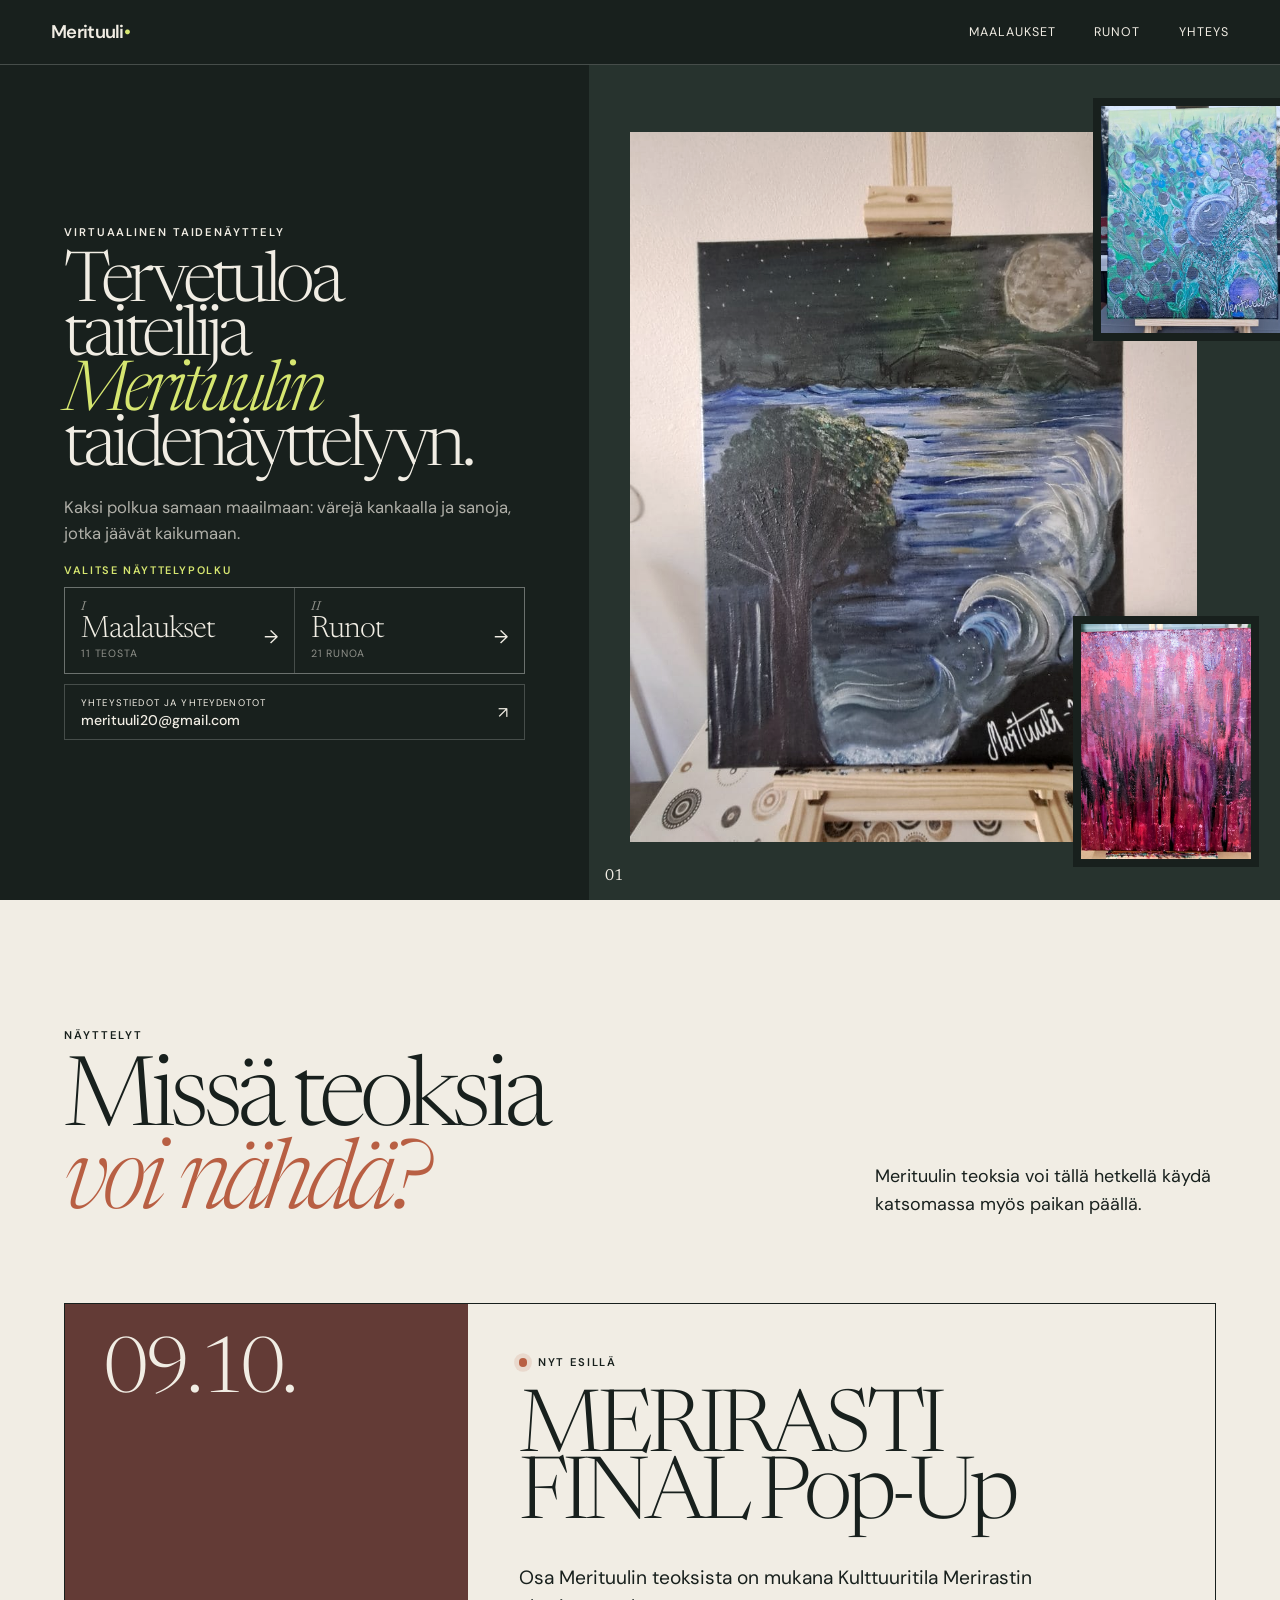
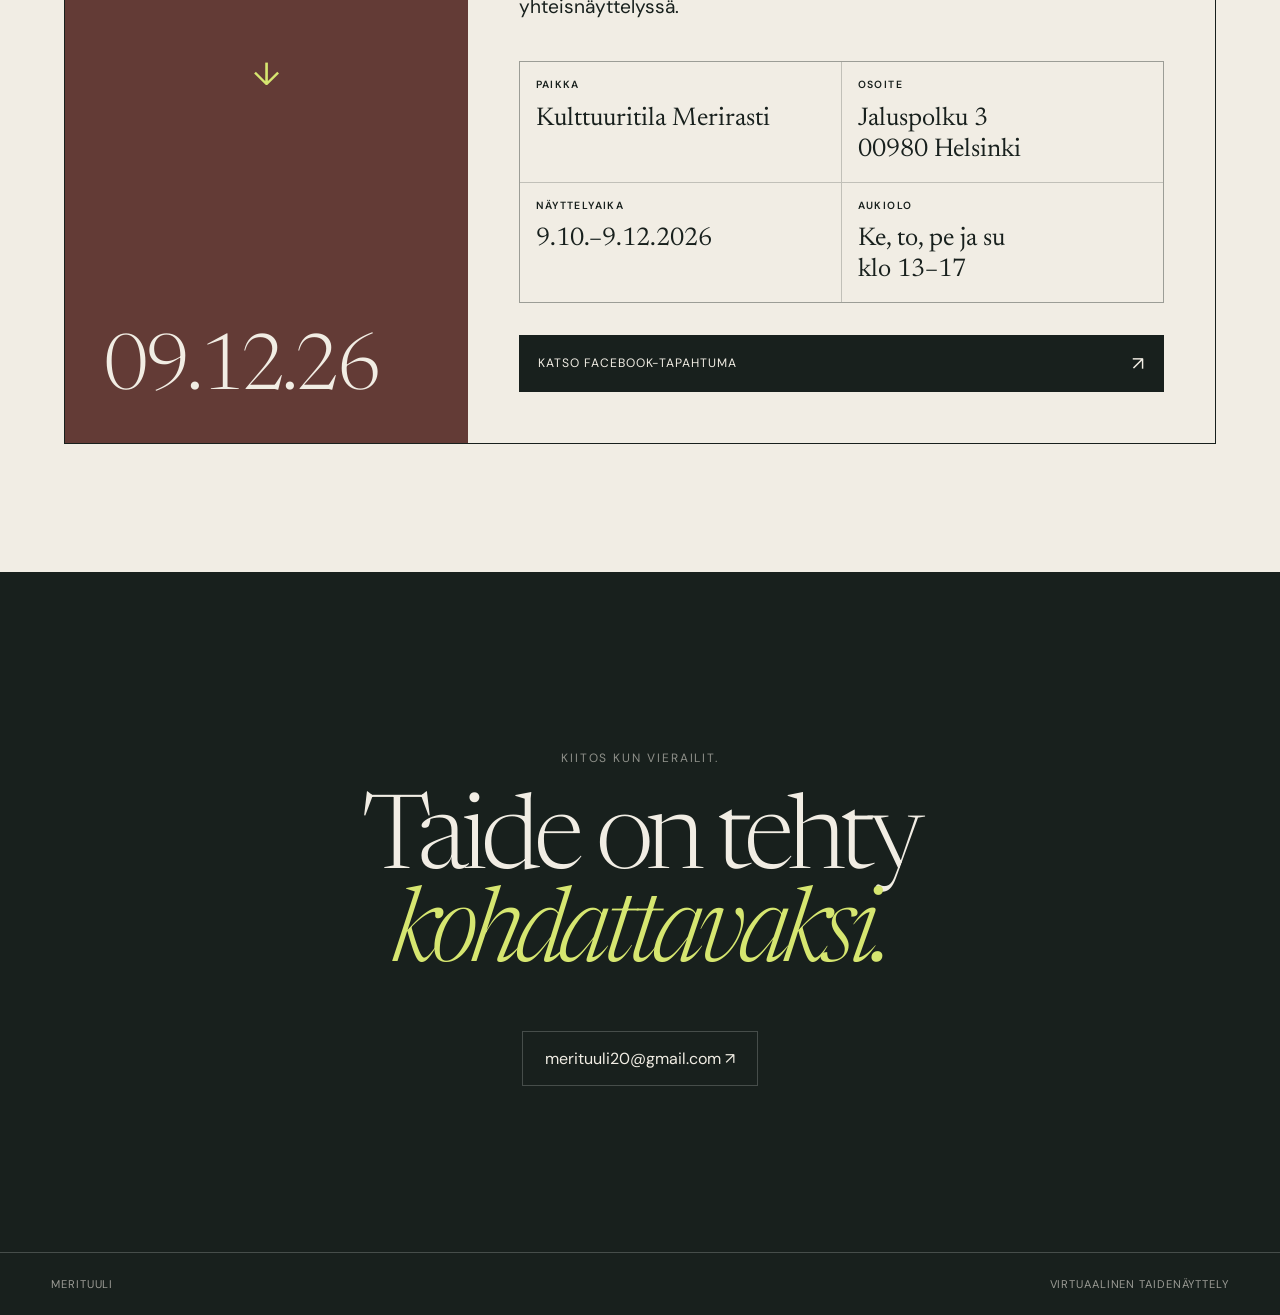
==== index.html @ 2f94b21d "Improve mobile scaling across exhibition pages" ====
<!doctype html>
<html lang="fi">
<head>
  <meta charset="utf-8">
  <meta name="viewport" content="width=device-width, initial-scale=1">
  <meta name="description" content="Merituulin virtuaalinen taidenäyttely – maalauksia ja runoja.">
  <meta name="theme-color" content="#171d19">
  <title>Merituuli — virtuaalinen taidenäyttely</title>
  <link rel="icon" href="assets/favicon.svg" type="image/svg+xml">
  <link rel="stylesheet" href="styles.css?v=9">
  <script src="home.js?v=1" defer></script>
</head>
<body class="home">
  <a class="skip-link" href="#sisalto">Siirry sisältöön</a>
  <header class="site-header">
    <a class="wordmark" href="index.html" aria-label="Merituuli, etusivu">Merituuli<span>•</span></a>
    <nav aria-label="Päänavigaatio">
      <a href="maalaukset.html">Maalaukset</a>
      <a href="runot.html">Runot</a>
      <a href="mailto:merituuli20@gmail.com">Yhteys</a>
    </nav>
  </header>

  <main id="sisalto">
    <section class="hero" aria-labelledby="hero-title">
      <div class="hero-copy">
        <p class="eyebrow">Virtuaalinen taidenäyttely</p>
        <h1 id="hero-title">Tervetuloa<br>taiteilija<br><em>Merituulin</em><br>taidenäyttelyyn.</h1>
        <p class="hero-intro">Kaksi polkua samaan maailmaan: värejä kankaalla ja sanoja, jotka jäävät kaikumaan.</p>

        <div class="hero-start" aria-label="Valitse näyttelypolku">
          <p class="hero-start-label">Valitse näyttelypolku</p>
          <div class="hero-choices">
            <a class="hero-choice hero-choice--paintings" href="maalaukset.html">
              <span>I</span>
              <strong>Maalaukset</strong>
              <small>11 teosta</small>
              <b aria-hidden="true">→</b>
            </a>
            <a class="hero-choice hero-choice--poems" href="runot.html">
              <span>II</span>
              <strong>Runot</strong>
              <small>21 runoa</small>
              <b aria-hidden="true">→</b>
            </a>
          </div>
          <a class="hero-contact" href="mailto:merituuli20@gmail.com">
            <span>Yhteystiedot ja yhteydenotot</span>
            <strong>merituuli20@gmail.com</strong>
            <b aria-hidden="true">↗</b>
          </a>
        </div>
      </div>
      <div class="hero-art" aria-label="Poimintoja Merituulin maalauksista">
        <figure class="hero-art-main">
          <img src="assets/images/tyhja-aalto.jpeg" alt="Tyhjä aalto -maalaus, kuun valaisema tumma merimaisema" fetchpriority="high">
        </figure>
        <figure class="hero-art-accent hero-art-accent--top">
          <img src="assets/images/mustikat.jpeg" alt="Yksityiskohta Mustikat-maalauksesta">
        </figure>
        <figure class="hero-art-accent hero-art-accent--bottom">
          <img src="assets/images/purple-rain.jpeg" alt="Yksityiskohta Purple rain -maalauksesta">
        </figure>
        <span class="hero-number" aria-hidden="true">01</span>
      </div>
    </section>

    <section class="exhibitions" id="nayttelyt" aria-labelledby="exhibitions-title" data-exhibitions hidden>
      <div class="exhibitions-intro">
        <div>
          <p class="eyebrow">Näyttelyt</p>
          <h2 id="exhibitions-title">Missä teoksia<br><em>voi nähdä?</em></h2>
        </div>
        <p>Merituulin teoksia voi tällä hetkellä käydä katsomassa myös paikan päällä.</p>
      </div>

      <article class="exhibition-card" data-exhibition-end="2026-12-09T17:00:00+02:00" hidden>
        <div class="exhibition-date" aria-label="Näyttely 9. lokakuuta – 9. joulukuuta 2026">
          <time datetime="2026-10-09">09.10.</time>
          <span aria-hidden="true">↓</span>
          <time datetime="2026-12-09">09.12.26</time>
        </div>
        <div class="exhibition-details">
          <p class="exhibition-status"><span aria-hidden="true"></span>Nyt esillä</p>
          <h3>MERIRASTI<br>FINAL Pop-Up</h3>
          <p class="exhibition-lead">Osa Merituulin teoksista on mukana Kulttuuritila Merirastin yhteisnäyttelyssä.</p>
          <dl>
            <div>
              <dt>Paikka</dt>
              <dd>Kulttuuritila Merirasti</dd>
            </div>
            <div>
              <dt>Osoite</dt>
              <dd>Jaluspolku 3<br>00980 Helsinki</dd>
            </div>
            <div>
              <dt>Näyttelyaika</dt>
              <dd><time datetime="2026-10-09">9.10.</time>–<time datetime="2026-12-09">9.12.2026</time></dd>
            </div>
            <div>
              <dt>Aukiolo</dt>
              <dd>Ke, to, pe ja su<br>klo 13–17</dd>
            </div>
          </dl>
          <a class="facebook-link" href="https://www.facebook.com/events/1655878799288100/1655878875954759/" target="_blank" rel="noopener noreferrer">
            Katso Facebook-tapahtuma <span aria-hidden="true">↗</span>
          </a>
        </div>
      </article>
    </section>

    <section class="invitation" aria-label="Yhteystiedot">
      <p>Kiitos kun vierailit.</p>
      <h2>Taide on tehty<br><em>kohdattavaksi.</em></h2>
      <a href="mailto:merituuli20@gmail.com">merituuli20@gmail.com <span aria-hidden="true">↗</span></a>
    </section>
  </main>

  <footer class="site-footer">
    <span>Merituuli</span>
    <span>Virtuaalinen taidenäyttely</span>
  </footer>
</body>
</html>
---- styles.css ----
@import url('https://fonts.googleapis.com/css2?family=DM+Sans:wght@400;500;600&family=Newsreader:ital,opsz,wght@0,6..72,300;1,6..72,300&display=swap');

:root {
  --ink: #18201d;
  --paper: #f1ede4;
  --cream: #ddd7c8;
  --acid: #d6e670;
  --violet: #87537f;
  --rust: #b85f43;
  --line-dark: rgba(255, 255, 255, .2);
  --line-light: rgba(24, 32, 29, .22);
  --sans: "DM Sans", system-ui, sans-serif;
  --serif: "Newsreader", Georgia, serif;
}

* { box-sizing: border-box; }
html { scroll-behavior: smooth; }
body {
  margin: 0;
  background: var(--ink);
  color: var(--paper);
  font-family: var(--sans);
  -webkit-font-smoothing: antialiased;
}
img { display: block; max-width: 100%; }
a { color: inherit; }
button { font: inherit; }
.skip-link {
  position: fixed;
  top: 0;
  left: 1rem;
  z-index: 100;
  padding: .8rem 1rem;
  color: var(--ink);
  background: var(--acid);
  transform: translateY(-120%);
}
.skip-link:focus { transform: translateY(0); }

.site-header {
  position: relative;
  z-index: 5;
  display: flex;
  align-items: center;
  justify-content: space-between;
  padding: 1.25rem clamp(1.25rem, 4vw, 4.5rem);
  border-bottom: 1px solid var(--line-dark);
}
.site-header--light { border-bottom-color: var(--line-light); }
.wordmark {
  text-decoration: none;
  font-size: 1.15rem;
  font-weight: 600;
  letter-spacing: -.04em;
}
.wordmark span { color: var(--acid); }
.site-header nav { display: flex; gap: clamp(1rem, 3vw, 3rem); }
.site-header nav a {
  position: relative;
  text-decoration: none;
  font-size: .78rem;
  letter-spacing: .08em;
  text-transform: uppercase;
}
.site-header nav a::after {
  position: absolute;
  right: 0;
  bottom: -.35rem;
  left: 0;
  height: 1px;
  background: currentColor;
  content: "";
  transform: scaleX(0);
  transform-origin: right;
  transition: transform .25s ease;
}
.site-header nav a:hover::after,
.site-header nav a:focus-visible::after,
.site-header nav a.active::after { transform: scaleX(1); transform-origin: left; }

.eyebrow {
  margin: 0 0 1.2rem;
  font-size: .7rem;
  font-weight: 600;
  letter-spacing: .17em;
  text-transform: uppercase;
}
.hero {
  display: grid;
  grid-template-columns: minmax(0, .92fr) minmax(24rem, 1.08fr);
  min-height: calc(100svh - 65px);
  overflow: hidden;
}
.hero-copy {
  display: flex;
  flex-direction: column;
  align-items: flex-start;
  justify-content: center;
  min-width: 0;
  padding: clamp(3rem, 7vw, 7rem) clamp(1.25rem, 5vw, 6rem);
}
.hero h1 {
  margin: 0;
  font-family: var(--serif);
  font-size: clamp(3.5rem, 5.4vw, 6.3rem);
  font-weight: 300;
  line-height: .79;
  letter-spacing: -.065em;
}
.hero h1 em { color: var(--acid); font-weight: 300; }
.hero-intro {
  max-width: 29rem;
  margin: clamp(1.2rem, 2vh, 1.75rem) 0 1rem;
  color: rgba(241, 237, 228, .7);
  font-size: clamp(1rem, 1.3vw, 1.2rem);
  line-height: 1.55;
}
.hero-start { width: 100%; max-width: 34rem; }
.hero-start-label {
  margin: 0 0 .65rem;
  color: var(--acid);
  font-size: .68rem;
  font-weight: 600;
  letter-spacing: .15em;
  text-transform: uppercase;
}
.hero-choices { display: grid; grid-template-columns: 1fr 1fr; gap: 1px; background: var(--line-dark); border: 1px solid var(--line-dark); }
.hero-choice {
  position: relative;
  display: grid;
  grid-template-columns: 1fr auto;
  gap: .1rem .75rem;
  min-width: 0;
  padding: .8rem 1rem;
  background: var(--ink);
  text-decoration: none;
  transition: background .2s, color .2s;
}
.hero-choice > span { grid-column: 1 / -1; color: rgba(241,237,228,.55); font-family: var(--serif); font-size: .8rem; font-style: italic; }
.hero-choice strong { min-width: 0; overflow-wrap: anywhere; font-family: var(--serif); font-size: clamp(1.55rem, 2.4vw, 2.35rem); font-weight: 300; letter-spacing: -.035em; line-height: 1; }
.hero-choice small { grid-column: 1; color: rgba(241,237,228,.55); font-size: .66rem; letter-spacing: .08em; text-transform: uppercase; }
.hero-choice b { grid-row: 2 / span 2; grid-column: 2; align-self: center; font-size: 1.15rem; font-weight: 400; transition: transform .2s; }
.hero-choice:hover,
.hero-choice:focus-visible { background: var(--acid); color: var(--ink); outline: none; }
.hero-choice:hover > span,
.hero-choice:hover small,
.hero-choice:focus-visible > span,
.hero-choice:focus-visible small { color: rgba(24,32,29,.65); }
.hero-choice:hover b,
.hero-choice:focus-visible b { transform: translateX(.25rem); }
.hero-contact {
  display: grid;
  grid-template-columns: 1fr auto;
  gap: .15rem 1rem;
  align-items: center;
  margin-top: .65rem;
  padding: .65rem 1rem;
  border: 1px solid var(--line-dark);
  text-decoration: none;
}
.hero-contact span { font-size: .6rem; letter-spacing: .12em; text-transform: uppercase; }
.hero-contact strong { font-size: .88rem; font-weight: 500; }
.hero-contact b { grid-row: 1 / span 2; grid-column: 2; font-weight: 400; transition: transform .2s; }
.hero-contact:hover b { transform: translate(.2rem, -.2rem); }
.hero-art { position: relative; min-height: 42rem; background: #27332e; }
.hero-art figure { margin: 0; overflow: hidden; }
.hero-art img { width: 100%; height: 100%; object-fit: cover; }
.hero-art-main { position: absolute; inset: 8% 12% 7% 6%; }
.hero-art-main img { filter: saturate(.75) contrast(1.08); }
.hero-art-accent { position: absolute; z-index: 2; border: 8px solid var(--ink); }
.hero-art-accent--top { top: 4%; right: -2%; width: 29%; height: 29%; }
.hero-art-accent--bottom { right: 3%; bottom: 4%; width: 27%; height: 30%; }
.hero-art-accent--top img { object-position: center 25%; }
.hero-number {
  position: absolute;
  bottom: 1rem;
  left: 1rem;
  z-index: 3;
  font-family: var(--serif);
  font-size: 1rem;
}

.paths { padding: clamp(5rem, 10vw, 10rem) clamp(1.25rem, 5vw, 5rem); background: var(--paper); color: var(--ink); }
.section-heading { display: flex; justify-content: space-between; align-items: end; margin-bottom: clamp(2rem, 5vw, 5rem); }
.section-heading .eyebrow { margin: 0 2rem .75rem 0; }
.section-heading h2 {
  margin: 0;
  font-family: var(--serif);
  font-size: clamp(3.3rem, 7vw, 8rem);
  font-weight: 300;
  line-height: .9;
  letter-spacing: -.055em;
}
.path-grid { display: grid; grid-template-columns: 1fr 1fr; gap: 1px; background: var(--ink); border: 1px solid var(--ink); }
.path-card {
  position: relative;
  display: grid;
  min-height: min(60vw, 45rem);
  padding: clamp(1.25rem, 3vw, 3rem);
  overflow: hidden;
  background: var(--cream);
  color: var(--ink);
  text-decoration: none;
}
.path-card--poems { background: var(--ink); color: var(--paper); }
.path-index { position: relative; z-index: 2; font-family: var(--serif); font-style: italic; }
.path-visual { position: absolute; inset: 11% 9% 27% 21%; overflow: hidden; transition: transform .7s cubic-bezier(.2,.7,.2,1); }
.path-visual img { width: 100%; height: 100%; object-fit: cover; filter: saturate(.72); transition: transform .7s cubic-bezier(.2,.7,.2,1); }
.path-card:hover .path-visual { transform: rotate(-2deg); }
.path-card:hover .path-visual img { transform: scale(1.04); }
.path-content { position: relative; z-index: 2; align-self: end; display: flex; flex-direction: column; align-items: flex-start; }
.path-content .eyebrow { margin-bottom: .8rem; }
.path-content strong { font-family: var(--serif); font-size: clamp(3.5rem, 6.7vw, 7.5rem); font-weight: 300; letter-spacing: -.055em; line-height: .8; }
.path-content > span:last-child { margin-top: 1.4rem; font-size: .85rem; }
.path-arrow { position: absolute; top: 1.6rem; right: 1.8rem; z-index: 2; font-size: 1.8rem; transition: transform .25s ease; }
.path-card:hover .path-arrow { transform: translate(.3rem, -.3rem); }
.poem-fragment { position: absolute; top: 18%; left: 15%; color: var(--acid); font-family: var(--serif); font-size: clamp(2.3rem, 4.1vw, 5rem); font-style: italic; font-weight: 300; line-height: .97; transform: rotate(-4deg); }

.exhibitions {
  padding: clamp(5rem, 10vw, 10rem) clamp(1.25rem, 5vw, 5rem);
  background: var(--paper);
  color: var(--ink);
}
.exhibitions-intro {
  display: grid;
  grid-template-columns: 1.35fr .65fr;
  gap: clamp(2rem, 8vw, 8rem);
  align-items: end;
  margin-bottom: clamp(3rem, 6vw, 6rem);
}
.exhibitions-intro h2 {
  margin: 0;
  font-family: var(--serif);
  font-size: clamp(3.5rem, 7.5vw, 8rem);
  font-weight: 300;
  line-height: .86;
  letter-spacing: -.06em;
}
.exhibitions-intro h2 em { color: var(--rust); font-weight: 300; }
.exhibitions-intro > p {
  max-width: 27rem;
  margin: 0 0 .5rem;
  font-size: clamp(1rem, 1.4vw, 1.25rem);
  line-height: 1.55;
}
.exhibition-card {
  display: grid;
  grid-template-columns: minmax(16rem, .7fr) minmax(0, 1.3fr);
  border: 1px solid var(--ink);
}
.exhibition-date {
  display: flex;
  flex-direction: column;
  justify-content: space-between;
  min-height: 36rem;
  padding: clamp(1.5rem, 3vw, 3rem);
  background: #633b36;
  color: var(--paper);
}
.exhibition-date time {
  font-family: var(--serif);
  font-size: clamp(3.3rem, 6vw, 7rem);
  font-weight: 300;
  line-height: .85;
  letter-spacing: -.055em;
}
.exhibition-date > span { align-self: center; color: var(--acid); font-size: 2rem; }
.exhibition-details { padding: clamp(1.5rem, 4vw, 4rem); }
.exhibition-status {
  display: flex;
  gap: .65rem;
  align-items: center;
  margin: 0 0 1.8rem;
  font-size: .7rem;
  font-weight: 600;
  letter-spacing: .15em;
  text-transform: uppercase;
}
.exhibition-status span { width: .55rem; height: .55rem; border-radius: 50%; background: var(--rust); box-shadow: 0 0 0 .3rem rgba(184,95,67,.14); }
.exhibition-details h3 {
  margin: 0;
  font-family: var(--serif);
  font-size: clamp(3.2rem, 6.7vw, 7.2rem);
  font-weight: 300;
  line-height: .78;
  letter-spacing: -.055em;
}
.exhibition-lead { max-width: 34rem; margin: 2rem 0 2.5rem; font-size: clamp(1rem, 1.5vw, 1.3rem); line-height: 1.5; }
.exhibition-details dl { display: grid; grid-template-columns: 1fr 1fr; gap: 1px; margin: 0 0 2rem; background: var(--line-light); border: 1px solid var(--line-light); }
.exhibition-details dl div { min-height: 7rem; padding: 1rem; background: var(--paper); }
.exhibition-details dt { margin-bottom: .8rem; font-size: .65rem; font-weight: 600; letter-spacing: .13em; text-transform: uppercase; }
.exhibition-details dd { margin: 0; font-family: var(--serif); font-size: clamp(1.25rem, 2vw, 1.75rem); line-height: 1.2; }
.facebook-link {
  display: flex;
  justify-content: space-between;
  gap: 1rem;
  align-items: center;
  padding: 1rem 1.2rem;
  background: var(--ink);
  color: var(--paper);
  text-decoration: none;
  font-size: .76rem;
  letter-spacing: .08em;
  text-transform: uppercase;
  transition: background .2s, color .2s;
}
.facebook-link span { font-size: 1.2rem; transition: transform .2s; }
.facebook-link:hover,
.facebook-link:focus-visible { background: var(--acid); color: var(--ink); }
.facebook-link:hover span,
.facebook-link:focus-visible span { transform: translate(.2rem, -.2rem); }

.invitation { padding: clamp(6rem, 13vw, 13rem) 1.25rem; text-align: center; }
.invitation > p { color: rgba(241,237,228,.55); font-size: .75rem; letter-spacing: .16em; text-transform: uppercase; }
.invitation h2 { margin: 2rem 0 3rem; font-family: var(--serif); font-size: clamp(3.3rem, 8vw, 8rem); font-weight: 300; line-height: .9; letter-spacing: -.06em; }
.invitation h2 em { color: var(--acid); font-weight: 300; }
.invitation a { display: inline-block; padding: 1rem 1.4rem; border: 1px solid var(--line-dark); text-decoration: none; transition: background .2s, color .2s; }
.invitation a:hover { background: var(--acid); color: var(--ink); }
.site-footer { display: flex; justify-content: space-between; gap: 1rem; padding: 1.5rem clamp(1.25rem, 4vw, 4.5rem); border-top: 1px solid var(--line-dark); color: rgba(241,237,228,.6); font-size: .7rem; letter-spacing: .08em; text-transform: uppercase; }
.site-footer a { text-underline-offset: .25rem; }

.gallery-page { background: var(--ink); color: var(--paper); }
.gallery-page .site-header--light { border-bottom-color: var(--line-dark); }
.gallery-page .collection-hero { border-bottom-color: var(--line-dark); }
.collection-hero { display: grid; grid-template-columns: 1fr 2fr; gap: 2rem; align-items: end; padding: clamp(5rem, 10vw, 10rem) clamp(1.25rem, 5vw, 5rem); border-bottom: 1px solid var(--line-light); }
.collection-hero .eyebrow { align-self: start; }
.collection-hero h1 { grid-column: 2; margin: 0; font-family: var(--serif); font-size: clamp(5rem, 13vw, 13rem); font-weight: 300; line-height: .68; letter-spacing: -.07em; }
.collection-hero > p:last-child { grid-column: 2; max-width: 34rem; margin: 2rem 0 0; font-size: clamp(1rem, 1.5vw, 1.35rem); line-height: 1.5; }
.collection-hero--dark { border-color: var(--line-dark); }
.art-grid { display: grid; grid-template-columns: repeat(12, 1fr); gap: clamp(3rem, 8vw, 9rem) clamp(1rem, 4vw, 4rem); padding: clamp(4rem, 8vw, 9rem) clamp(1.25rem, 5vw, 5rem); }
.artwork { grid-column: span 5; margin: 0; }
.artwork:nth-child(even) { grid-column: 7 / span 6; }
.artwork--portrait { grid-column: 2 / span 4; }
.artwork--portrait:nth-child(even) { grid-column: 8 / span 4; }
.artwork--offset { margin-top: clamp(2rem, 9vw, 9rem); }
.artwork--final { grid-column: 5 / span 4; margin-top: 2rem; }
.artwork-button { display: block; width: 100%; padding: 0; border: 0; background: transparent; cursor: zoom-in; }
.artwork-button img { width: 100%; height: auto; box-shadow: 0 1.5rem 4rem rgba(28, 25, 20, .13); transition: transform .5s cubic-bezier(.2,.7,.2,1), filter .3s; }
.artwork-button:hover img { transform: scale(1.012); filter: saturate(1.06); }
.artwork figcaption { display: grid; grid-template-columns: 2.5rem 1fr; gap: .5rem; margin-top: 1rem; align-items: baseline; }
.artwork figcaption > span { font-size: .65rem; letter-spacing: .1em; }
.artwork h2 { margin: 0; font-family: var(--serif); font-size: clamp(1.5rem, 2vw, 2.2rem); font-weight: 300; }
.artwork h2 small { display: block; font-family: var(--sans); font-size: .65rem; letter-spacing: .08em; text-transform: uppercase; }
.artwork figcaption > a { grid-column: 2; margin-top: .25rem; font-size: .72rem; text-underline-offset: .25rem; }
.lightbox { width: 100vw; max-width: none; height: 100vh; max-height: none; padding: 1rem; border: 0; background: rgba(12, 15, 14, .96); color: var(--paper); }
.lightbox::backdrop { background: rgba(12,15,14,.8); }
.lightbox[open] { display: grid; grid-template-rows: 1fr auto; }
.lightbox-stage { display: grid; min-height: 0; place-items: center; }
.lightbox-stage img { max-width: 100%; max-height: calc(100vh - 5rem); object-fit: contain; }
.lightbox-close { position: fixed; top: 1rem; right: 1.25rem; z-index: 2; width: 2.75rem; height: 2.75rem; border: 1px solid rgba(255,255,255,.45); border-radius: 50%; background: rgba(0,0,0,.4); color: #fff; font-size: 1.7rem; line-height: 1; cursor: pointer; }
.lightbox-title { margin: .75rem 0 0; text-align: center; font-family: var(--serif); font-size: 1.2rem; }
.modal-open { overflow: hidden; }
.next-path { display: flex; align-items: center; justify-content: space-between; gap: 2rem; padding: clamp(3rem, 7vw, 7rem) clamp(1.25rem, 5vw, 5rem); border-top: 1px solid var(--line-dark); }
.next-path > span { font-size: .7rem; letter-spacing: .15em; text-transform: uppercase; }
.next-path a { font-family: var(--serif); font-size: clamp(3.5rem, 8vw, 8rem); font-weight: 300; letter-spacing: -.05em; text-decoration: none; }
.next-path a span { display: inline-block; transition: transform .25s ease; }
.next-path a:hover span { transform: translateX(.5rem); }
.site-footer--light { border-color: var(--line-dark); color: rgba(241,237,228,.65); }

.poems-page { background: var(--ink); }
.poem-list { border-top: 1px solid var(--line-dark); }
.poem { display: grid; grid-template-columns: minmax(14rem, 1fr) 2fr; gap: 3rem; padding: clamp(4rem, 9vw, 9rem) clamp(1.25rem, 6vw, 7rem); border-bottom: 1px solid var(--line-dark); }
.poem header { position: sticky; top: 2rem; align-self: start; }
.poem header span { color: var(--acid); font-size: .7rem; letter-spacing: .15em; }
.poem h2 { max-width: 8em; margin: .6rem 0 0; font-family: var(--serif); font-size: clamp(3rem, 6vw, 7rem); font-weight: 300; line-height: .88; letter-spacing: -.055em; }
.poem-text { max-width: 40rem; padding-top: 2.4rem; font-family: var(--serif); font-size: clamp(1.25rem, 2vw, 1.75rem); font-weight: 300; line-height: 1.65; }
.poem-text p { margin: 0 0 1.6em; }
.poem--warm { background: #633b36; }
.poem--ink { background: #101412; }
.poem--narrow { background: var(--acid); color: var(--ink); }
.poem--narrow header span { color: #633b36; }
.poem--narrow .poem-text { max-width: 36rem; font-size: clamp(1.55rem, 3vw, 2.6rem); line-height: 1.35; }
.poem--wave { position: relative; background: #1b2c35; overflow: hidden; }
.poem--wave::after { position: absolute; right: -6rem; bottom: -10rem; width: 32rem; height: 32rem; border: 1px solid rgba(255,255,255,.13); border-radius: 50%; box-shadow: 0 0 0 5rem rgba(255,255,255,.025), 0 0 0 10rem rgba(255,255,255,.02); content: ""; }
.poem-companion { position: relative; z-index: 1; display: inline-block; margin-top: 1rem; font-family: var(--sans); font-size: .78rem; letter-spacing: .05em; text-underline-offset: .3rem; }
.next-path--dark { border-color: var(--line-dark); }

@media (max-width: 820px) {
  .site-header { padding: 1rem 1.1rem; }
  .site-header nav { gap: .9rem; }
  .site-header nav a { font-size: .64rem; }
  .hero { grid-template-columns: minmax(0, 1fr); width: 100%; min-height: auto; }
  .hero-copy { min-height: auto; padding: 3rem 1.25rem; }
  .hero h1 { font-size: clamp(2.8rem, 12vw, 5.4rem); }
  .hero-intro { margin: 1.5rem 0 1.25rem; }
  .hero-choices { grid-template-columns: 1fr; }
  .hero-choice { min-height: 5.25rem; padding: 1rem 1.1rem; }
  .hero-choice strong { font-size: clamp(1.7rem, 7vw, 2.3rem); }
  .hero-art { min-height: 73svh; }
  .hero-art-main { inset: 7% 10% 7% 5%; }
  .section-heading { display: block; }
  .section-heading .eyebrow { margin-bottom: 1rem; }
  .path-grid { grid-template-columns: 1fr; }
  .path-card { min-height: 130vw; }
  .path-content strong { font-size: clamp(4rem, 17vw, 6rem); }
  .poem-fragment { font-size: clamp(2.8rem, 11vw, 4.5rem); }
  .exhibitions-intro { grid-template-columns: 1fr; gap: 1.5rem; }
  .exhibitions-intro h2 { font-size: clamp(3.4rem, 15vw, 6rem); }
  .exhibition-card { grid-template-columns: minmax(0, 1fr); width: 100%; min-width: 0; }
  .exhibition-date {
    display: grid;
    grid-template-columns: minmax(0, 1fr) auto minmax(0, 1fr);
    gap: .75rem;
    align-items: center;
    width: 100%;
    min-width: 0;
    min-height: 0;
    padding: 1rem;
  }
  .exhibition-date time { min-width: 0; font-size: clamp(2.2rem, 11vw, 4.2rem); white-space: nowrap; }
  .exhibition-date time:last-child { text-align: right; }
  .exhibition-date > span { transform: rotate(-90deg); }
  .exhibition-details { width: 100%; min-width: 0; }
  .exhibition-details h3 { font-size: clamp(3rem, 14vw, 5.5rem); }
  .collection-hero { display: block; padding-top: 5rem; }
  .collection-hero h1 { max-width: 100%; margin-top: 4rem; font-size: clamp(3.8rem, 19vw, 7rem); overflow-wrap: anywhere; }
  .collection-hero > p:last-child { margin-top: 2rem; }
  .art-grid { display: block; }
  .artwork,
  .artwork:nth-child(even),
  .artwork--portrait,
  .artwork--portrait:nth-child(even),
  .artwork--final { width: 100%; max-width: 34rem; margin: 0 auto 5rem; }
  .artwork--portrait { max-width: 27rem; }
  .poem { grid-template-columns: minmax(0, 1fr); gap: .5rem; width: 100%; min-width: 0; overflow: hidden; }
  .poem > * { width: 100%; min-width: 0; }
  .poem header { position: static; }
  .poem-text { max-width: 100%; padding-top: 1.5rem; font-size: 1.28rem; line-height: 1.6; overflow-wrap: anywhere; word-break: break-word; }
  .poem-text p,
  .poem h2 { max-width: 100%; overflow-wrap: anywhere; word-break: break-word; }
  .poem h2 { font-size: clamp(3.2rem, 14vw, 5.5rem); }
  .next-path { align-items: flex-start; flex-direction: column; }
  .next-path a { font-size: clamp(3.5rem, 16vw, 6rem); }
}

@media (max-width: 430px) {
  .wordmark { font-size: 1rem; }
  .site-header nav { gap: .7rem; }
  .site-header nav a:last-child { display: none; }
  .hero-copy { min-height: auto; }
  .hero-art { min-height: 65svh; }
  .path-card { min-height: 145vw; }
  .exhibition-details dl { grid-template-columns: 1fr; }
  .exhibition-details dl div { min-height: 0; }
  .invitation a { font-size: .88rem; }
  .site-footer { flex-direction: column; }
}

@media (prefers-reduced-motion: reduce) {
  html { scroll-behavior: auto; }
  *, *::before, *::after { transition-duration: .01ms !important; animation-duration: .01ms !important; }
}
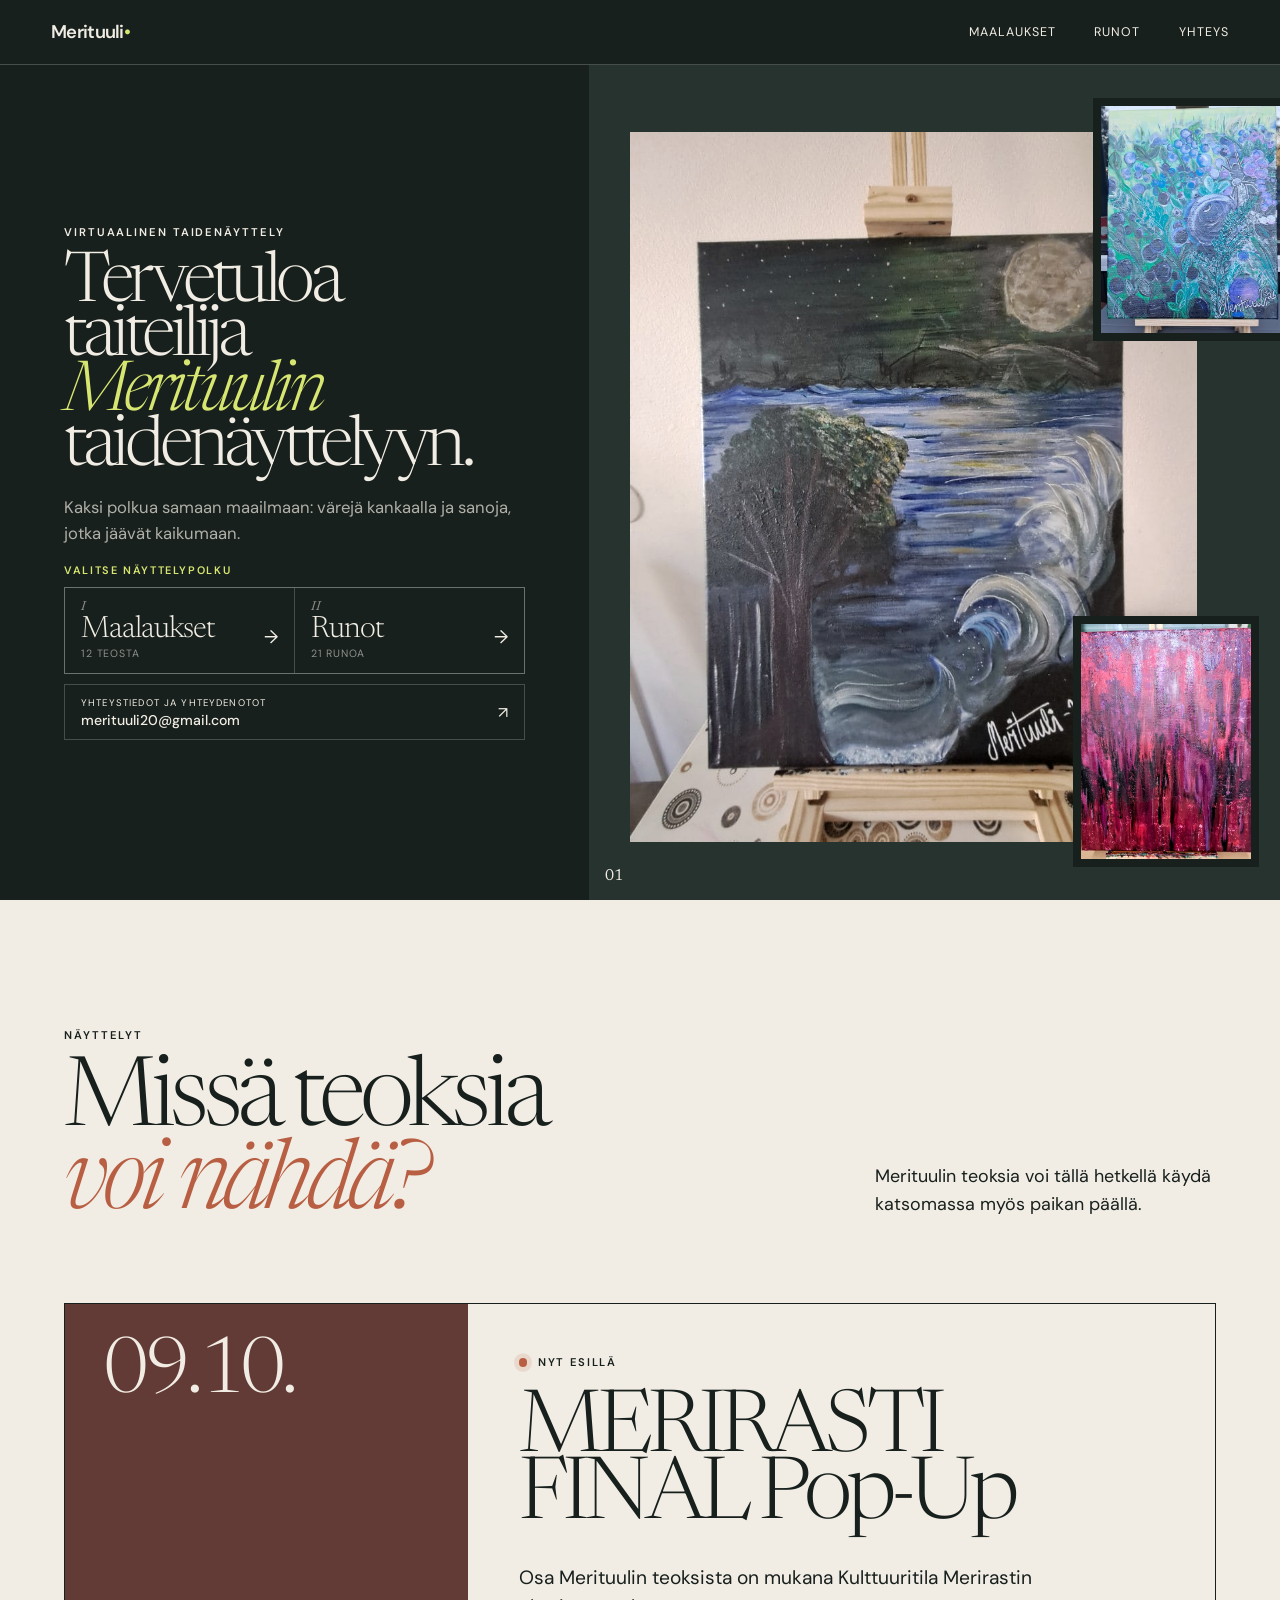
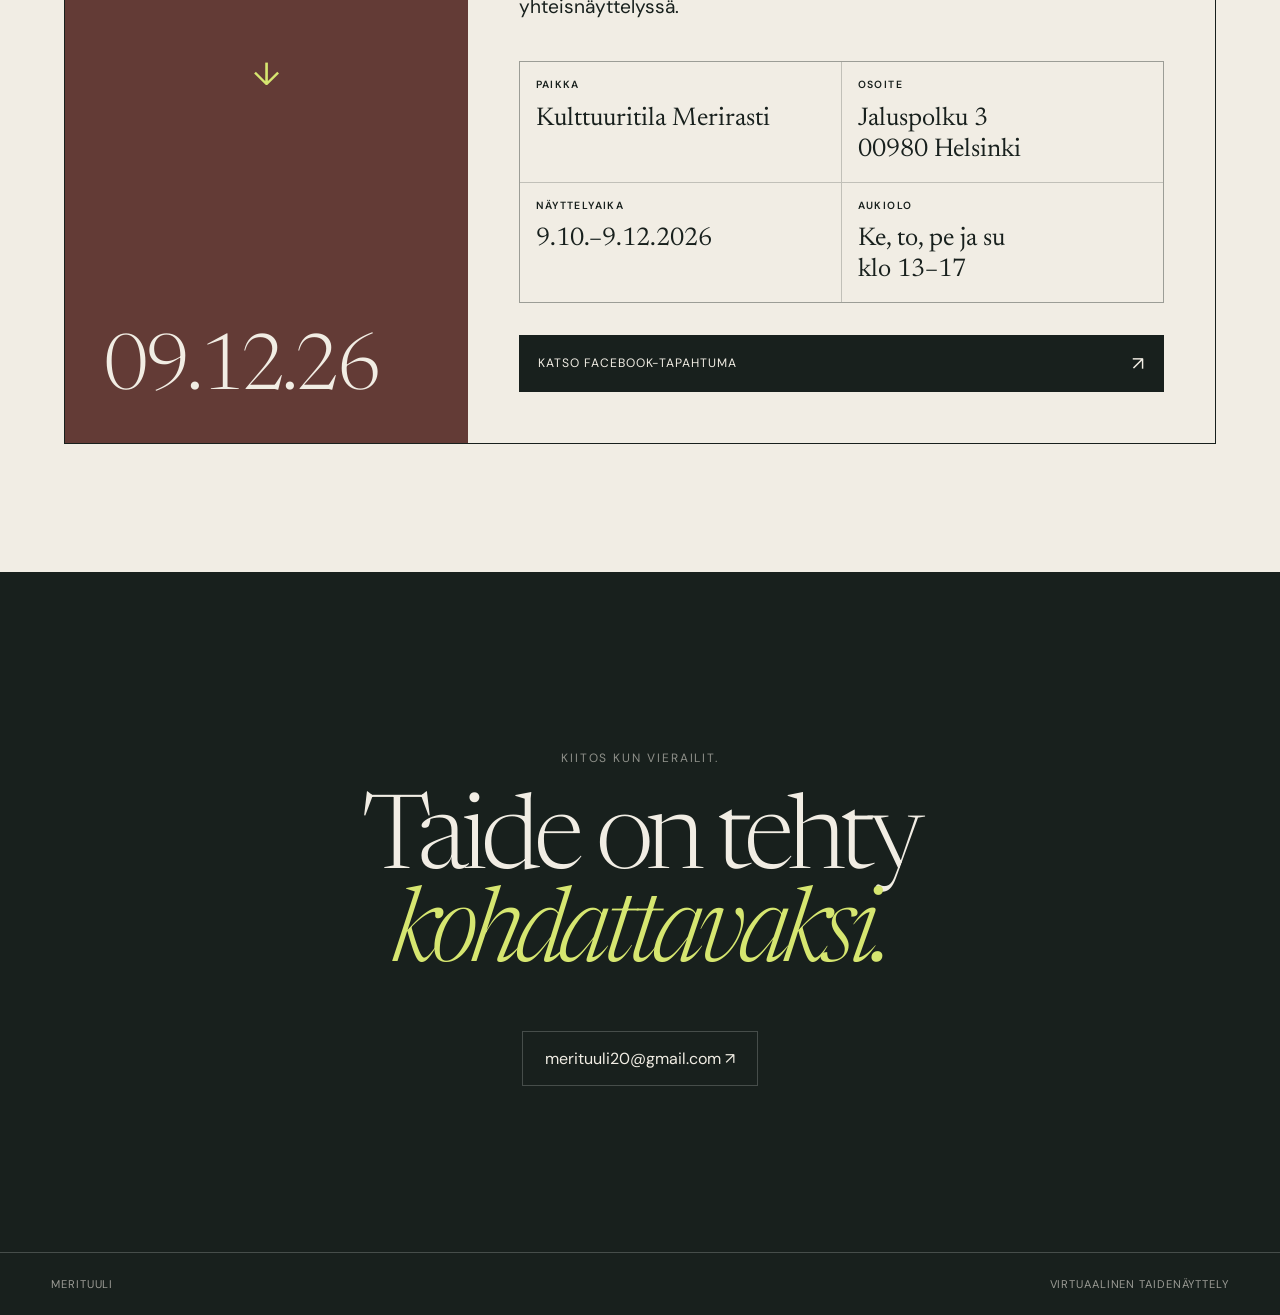
==== commit 67183ac5: "Add Moskovassa painting and spoken poem" ====
--- a/index.html
+++ b/index.html
@@ -34,7 +34,7 @@
             <a class="hero-choice hero-choice--paintings" href="maalaukset.html">
               <span>I</span>
               <strong>Maalaukset</strong>
-              <small>11 teosta</small>
+              <small>12 teosta</small>
               <b aria-hidden="true">→</b>
             </a>
             <a class="hero-choice hero-choice--poems" href="runot.html">
--- a/styles.css
+++ b/styles.css
@@ -342,6 +342,12 @@
 .artwork h2 { margin: 0; font-family: var(--serif); font-size: clamp(1.5rem, 2vw, 2.2rem); font-weight: 300; }
 .artwork h2 small { display: block; font-family: var(--sans); font-size: .65rem; letter-spacing: .08em; text-transform: uppercase; }
 .artwork figcaption > a { grid-column: 2; margin-top: .25rem; font-size: .72rem; text-underline-offset: .25rem; }
+.artwork figcaption > .audio-button { grid-column: 2; justify-self: start; }
+.audio-button { display: inline-flex; align-items: center; gap: .65rem; width: max-content; max-width: 100%; margin-top: .8rem; padding: .7rem 1rem; border: 1px solid currentColor; border-radius: 999px; color: inherit; background: transparent; font-size: .7rem; font-weight: 600; letter-spacing: .08em; line-height: 1; text-transform: uppercase; cursor: pointer; transition: color .2s ease, background-color .2s ease, border-color .2s ease; }
+.audio-button:hover,
+.audio-button:focus-visible,
+.audio-button[aria-pressed="true"] { border-color: var(--acid); color: var(--ink); background: var(--acid); outline: none; }
+.audio-button__icon { display: inline-grid; width: 1.2rem; height: 1.2rem; place-items: center; font-size: .72rem; line-height: 1; }
 .lightbox { width: 100vw; max-width: none; height: 100vh; max-height: none; padding: 1rem; border: 0; background: rgba(12, 15, 14, .96); color: var(--paper); }
 .lightbox::backdrop { background: rgba(12,15,14,.8); }
 .lightbox[open] { display: grid; grid-template-rows: 1fr auto; }
@@ -359,11 +365,12 @@
 
 .poems-page { background: var(--ink); }
 .poem-list { border-top: 1px solid var(--line-dark); }
-.poem { display: grid; grid-template-columns: minmax(14rem, 1fr) 2fr; gap: 3rem; padding: clamp(4rem, 9vw, 9rem) clamp(1.25rem, 6vw, 7rem); border-bottom: 1px solid var(--line-dark); }
-.poem header { position: sticky; top: 2rem; align-self: start; }
+.poem { display: grid; grid-template-columns: minmax(0, 1fr) minmax(0, 2fr); gap: 3rem; padding: clamp(4rem, 9vw, 9rem) clamp(1.25rem, 6vw, 7rem); border-bottom: 1px solid var(--line-dark); }
+.poem > * { min-width: 0; }
+.poem header { position: static; align-self: start; }
 .poem header span { color: var(--acid); font-size: .7rem; letter-spacing: .15em; }
-.poem h2 { max-width: 8em; margin: .6rem 0 0; font-family: var(--serif); font-size: clamp(3rem, 6vw, 7rem); font-weight: 300; line-height: .88; letter-spacing: -.055em; }
-.poem-text { max-width: 40rem; padding-top: 2.4rem; font-family: var(--serif); font-size: clamp(1.25rem, 2vw, 1.75rem); font-weight: 300; line-height: 1.65; }
+.poem h2 { max-width: 100%; margin: .6rem 0 0; font-family: var(--serif); font-size: clamp(3rem, 6vw, 7rem); font-weight: 300; line-height: .88; letter-spacing: -.055em; overflow-wrap: anywhere; word-break: break-word; }
+.poem-text { min-width: 0; max-width: 40rem; padding-top: 2.4rem; font-family: var(--serif); font-size: clamp(1.25rem, 2vw, 1.75rem); font-weight: 300; line-height: 1.65; overflow-wrap: anywhere; }
 .poem-text p { margin: 0 0 1.6em; }
 .poem--warm { background: #633b36; }
 .poem--ink { background: #101412; }
@@ -374,6 +381,12 @@
 .poem--wave::after { position: absolute; right: -6rem; bottom: -10rem; width: 32rem; height: 32rem; border: 1px solid rgba(255,255,255,.13); border-radius: 50%; box-shadow: 0 0 0 5rem rgba(255,255,255,.025), 0 0 0 10rem rgba(255,255,255,.02); content: ""; }
 .poem-companion { position: relative; z-index: 1; display: inline-block; margin-top: 1rem; font-family: var(--sans); font-size: .78rem; letter-spacing: .05em; text-underline-offset: .3rem; }
 .next-path--dark { border-color: var(--line-dark); }
+
+@media (max-width: 1100px) {
+  .poem { grid-template-columns: minmax(0, 1fr); gap: .5rem; width: 100%; min-width: 0; overflow: hidden; }
+  .poem > * { width: 100%; }
+  .poem-text { max-width: 100%; padding-top: 1.5rem; }
+}
 
 @media (max-width: 820px) {
   .site-header { padding: 1rem 1.1rem; }
@@ -422,12 +435,7 @@
   .artwork--portrait:nth-child(even),
   .artwork--final { width: 100%; max-width: 34rem; margin: 0 auto 5rem; }
   .artwork--portrait { max-width: 27rem; }
-  .poem { grid-template-columns: minmax(0, 1fr); gap: .5rem; width: 100%; min-width: 0; overflow: hidden; }
-  .poem > * { width: 100%; min-width: 0; }
-  .poem header { position: static; }
-  .poem-text { max-width: 100%; padding-top: 1.5rem; font-size: 1.28rem; line-height: 1.6; overflow-wrap: anywhere; word-break: break-word; }
-  .poem-text p,
-  .poem h2 { max-width: 100%; overflow-wrap: anywhere; word-break: break-word; }
+  .poem-text { font-size: 1.28rem; line-height: 1.6; word-break: break-word; }
   .poem h2 { font-size: clamp(3.2rem, 14vw, 5.5rem); }
   .next-path { align-items: flex-start; flex-direction: column; }
   .next-path a { font-size: clamp(3.5rem, 16vw, 6rem); }
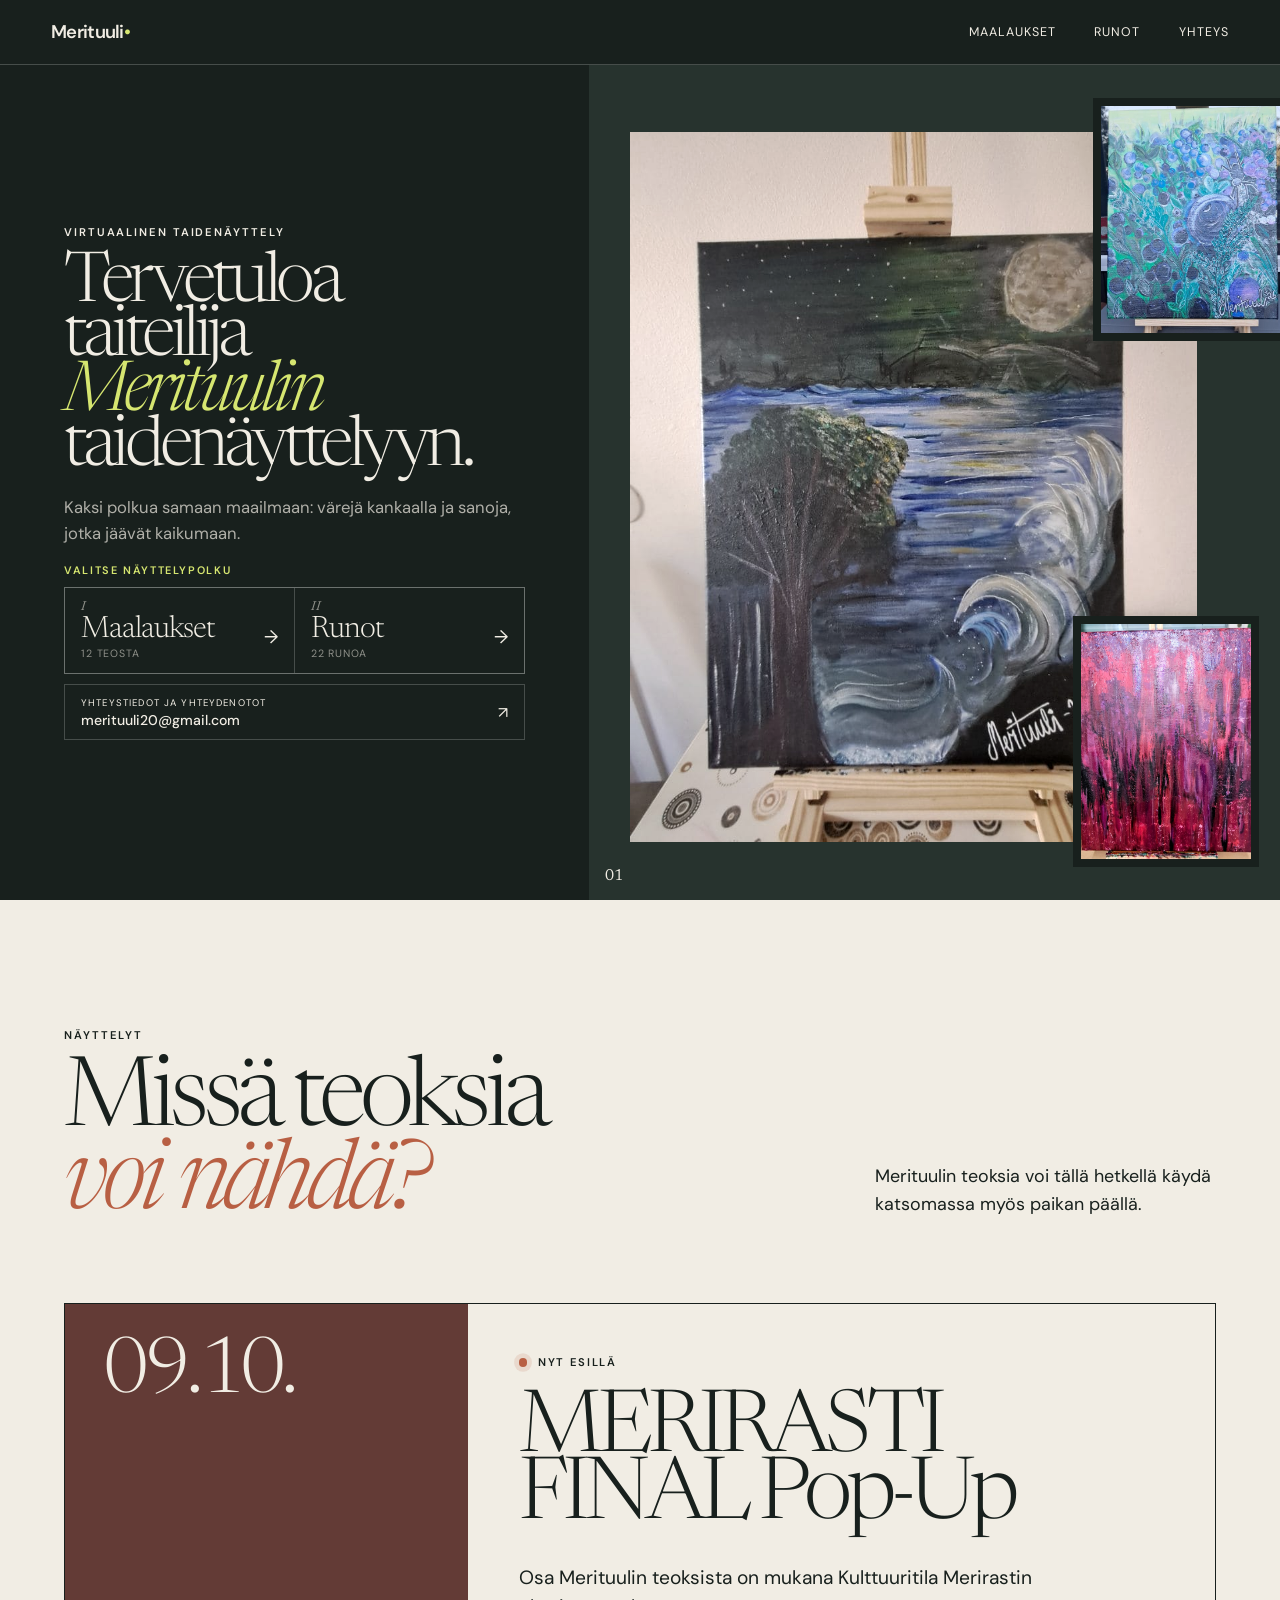
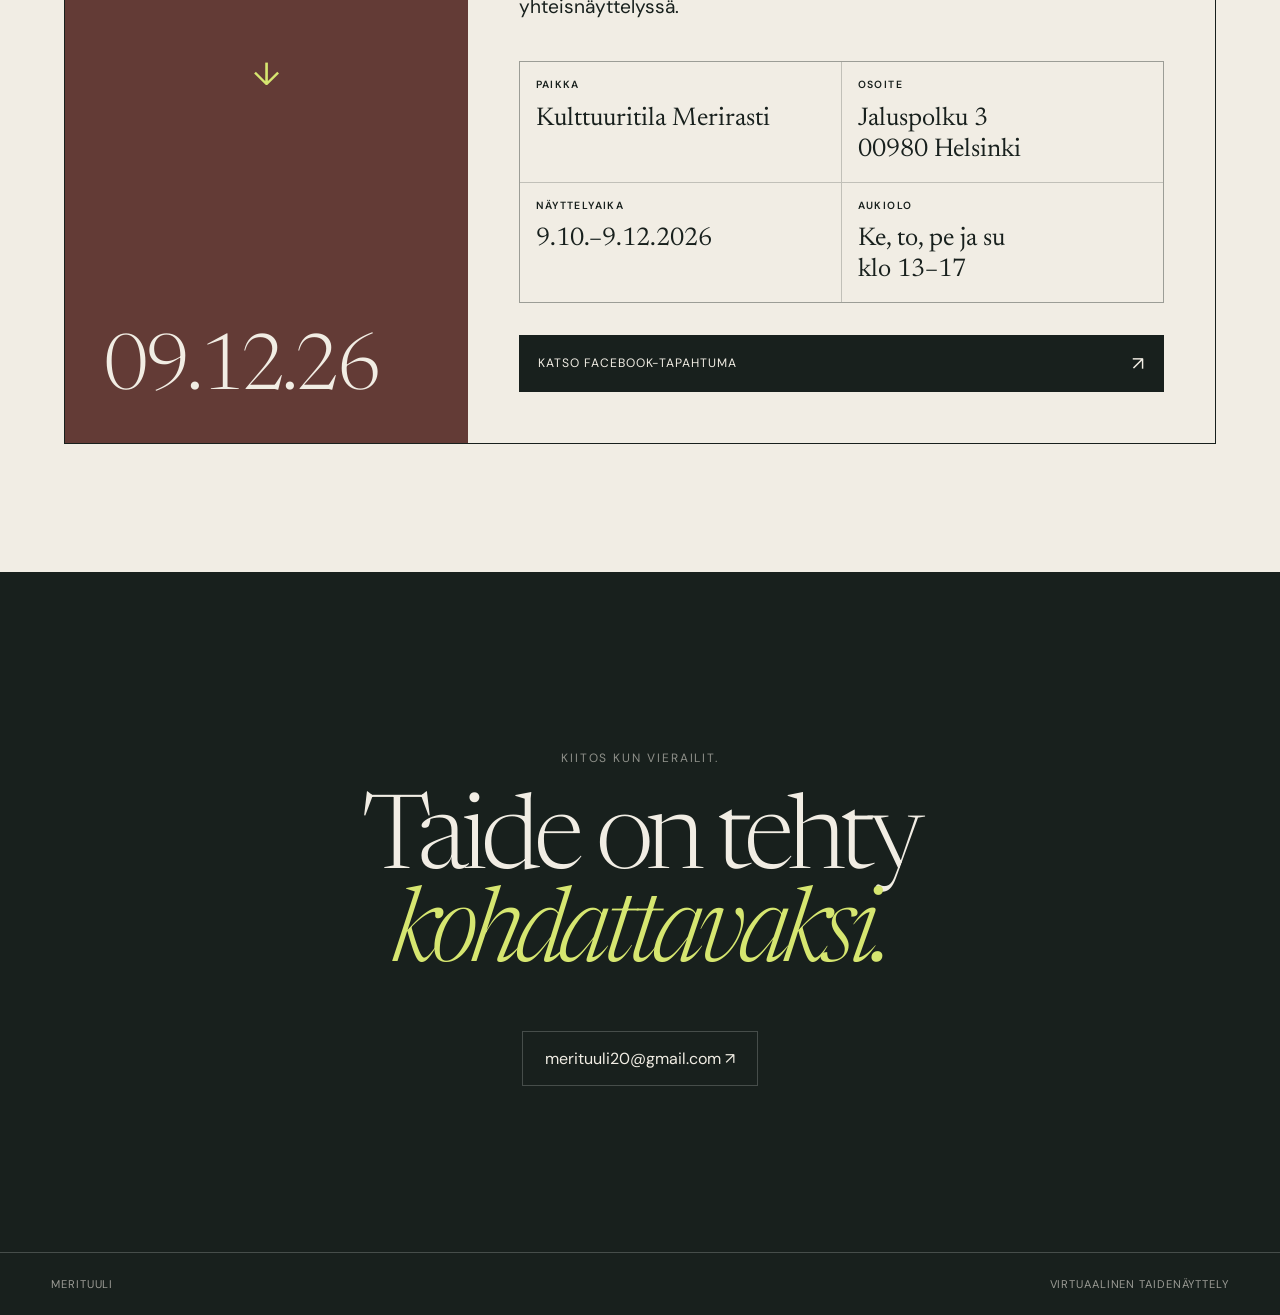
==== commit 61ba7e86: "Add Rahapäivä poem and spoken audio" ====
--- a/index.html
+++ b/index.html
@@ -40,7 +40,7 @@
             <a class="hero-choice hero-choice--poems" href="runot.html">
               <span>II</span>
               <strong>Runot</strong>
-              <small>21 runoa</small>
+              <small>22 runoa</small>
               <b aria-hidden="true">→</b>
             </a>
           </div>
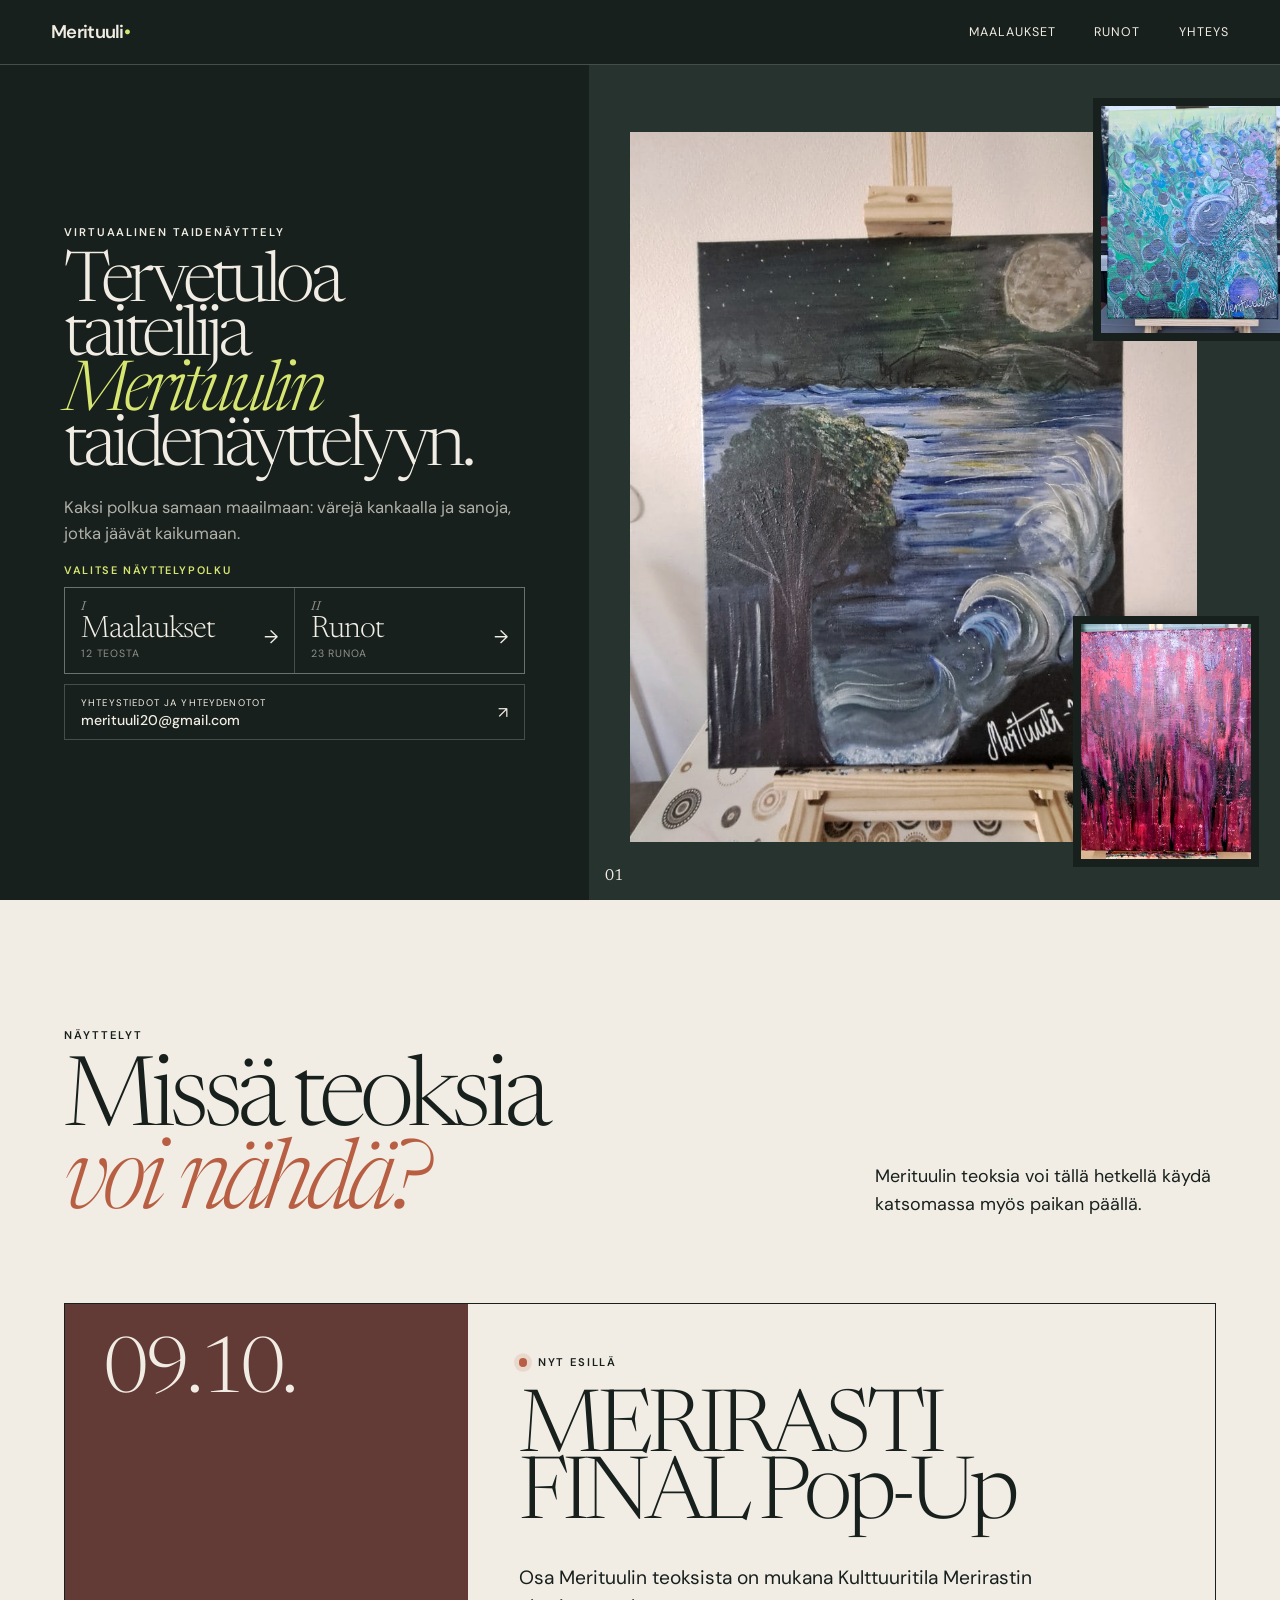
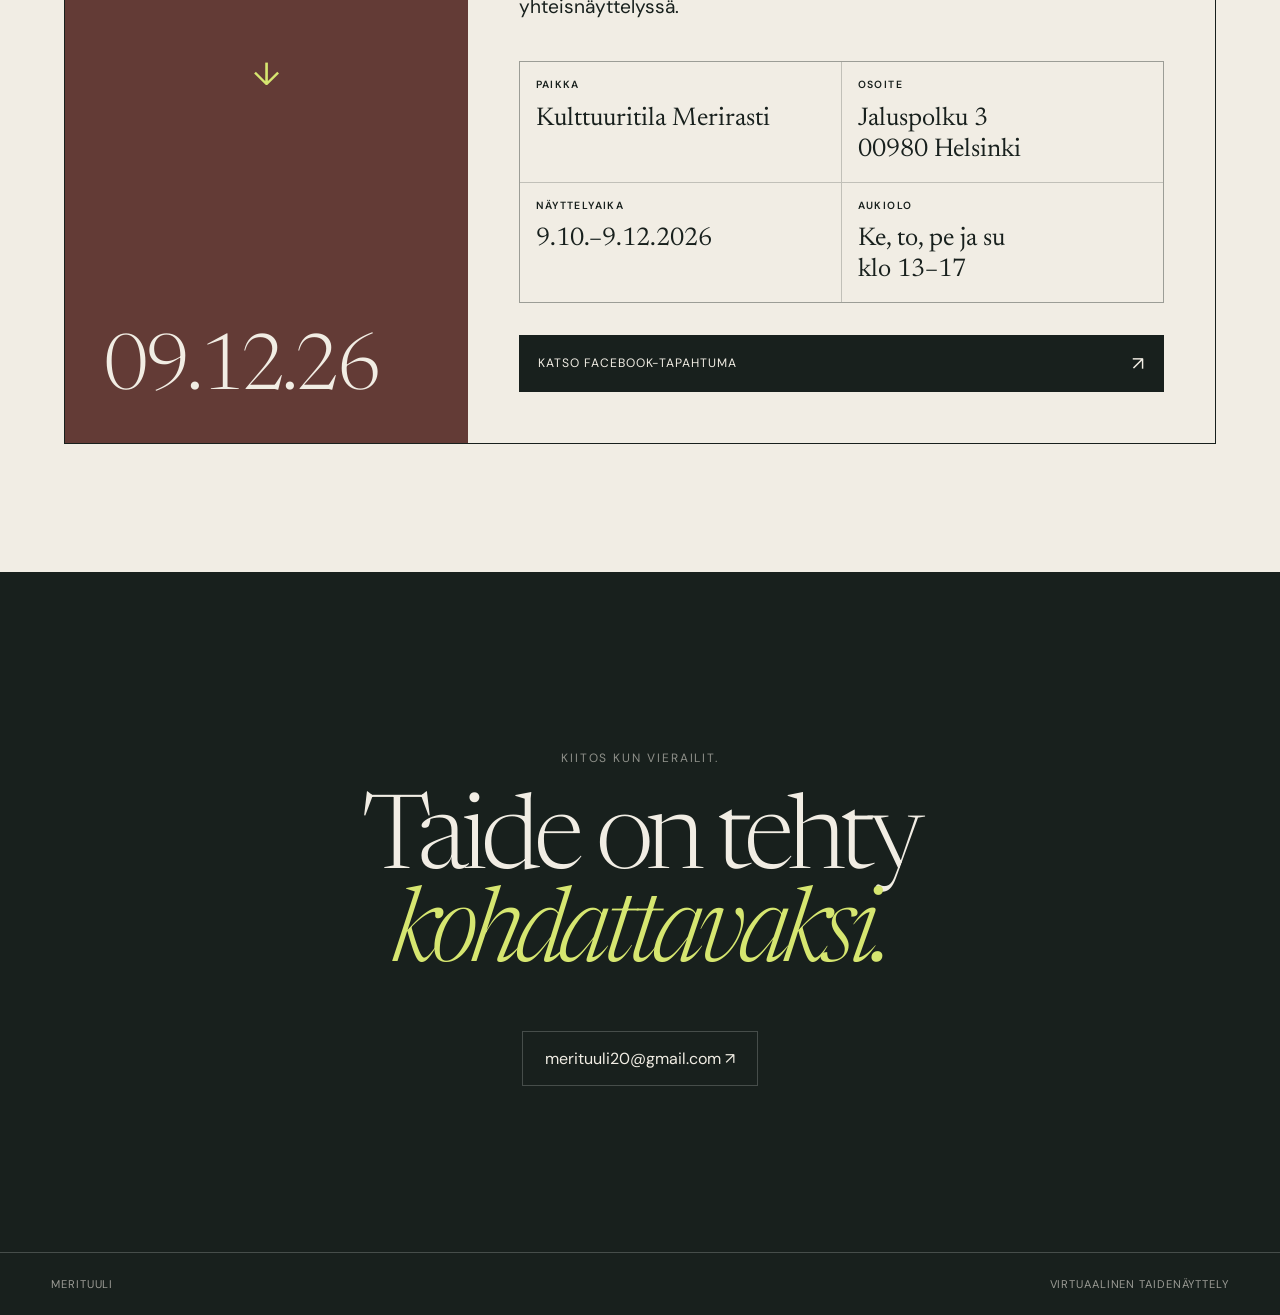
==== commit e5a1f01a: "Add Peukku poem and spoken audio" ====
--- a/index.html
+++ b/index.html
@@ -40,7 +40,7 @@
             <a class="hero-choice hero-choice--poems" href="runot.html">
               <span>II</span>
               <strong>Runot</strong>
-              <small>22 runoa</small>
+              <small>23 runoa</small>
               <b aria-hidden="true">→</b>
             </a>
           </div>
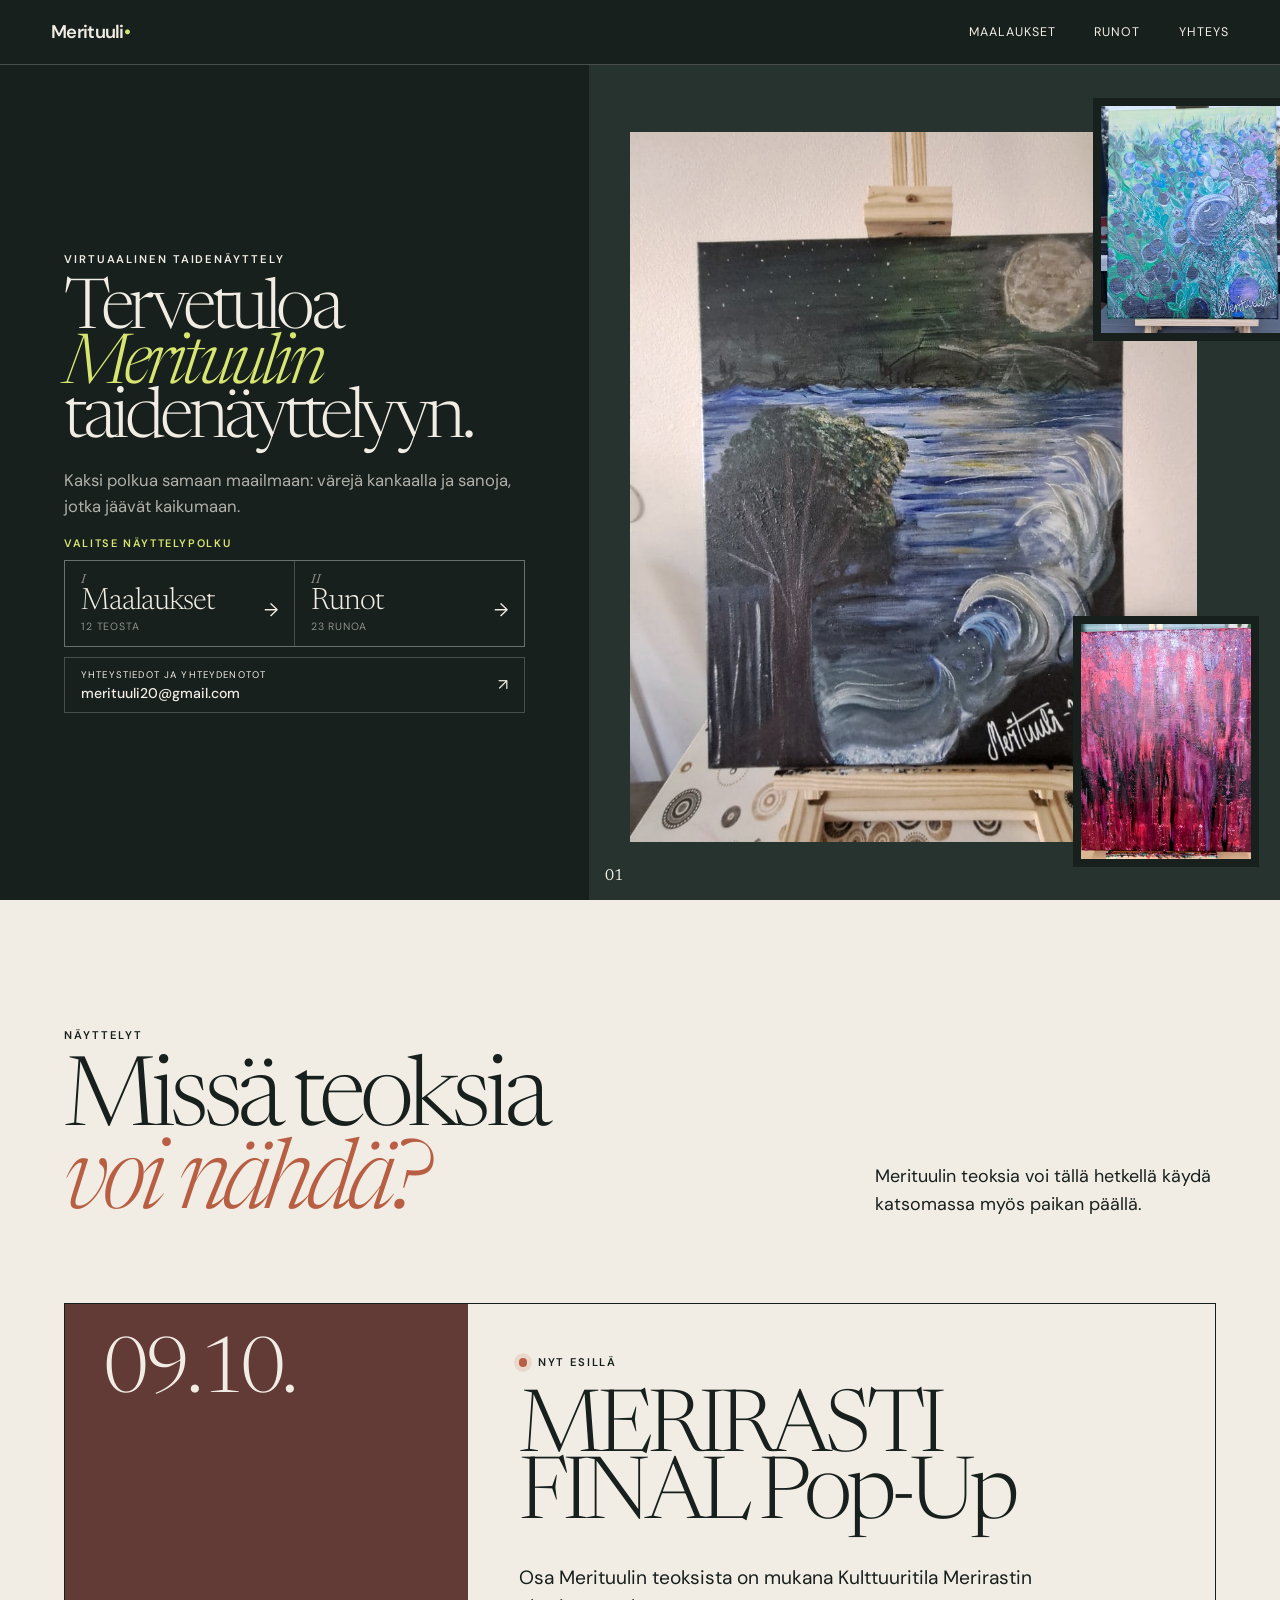
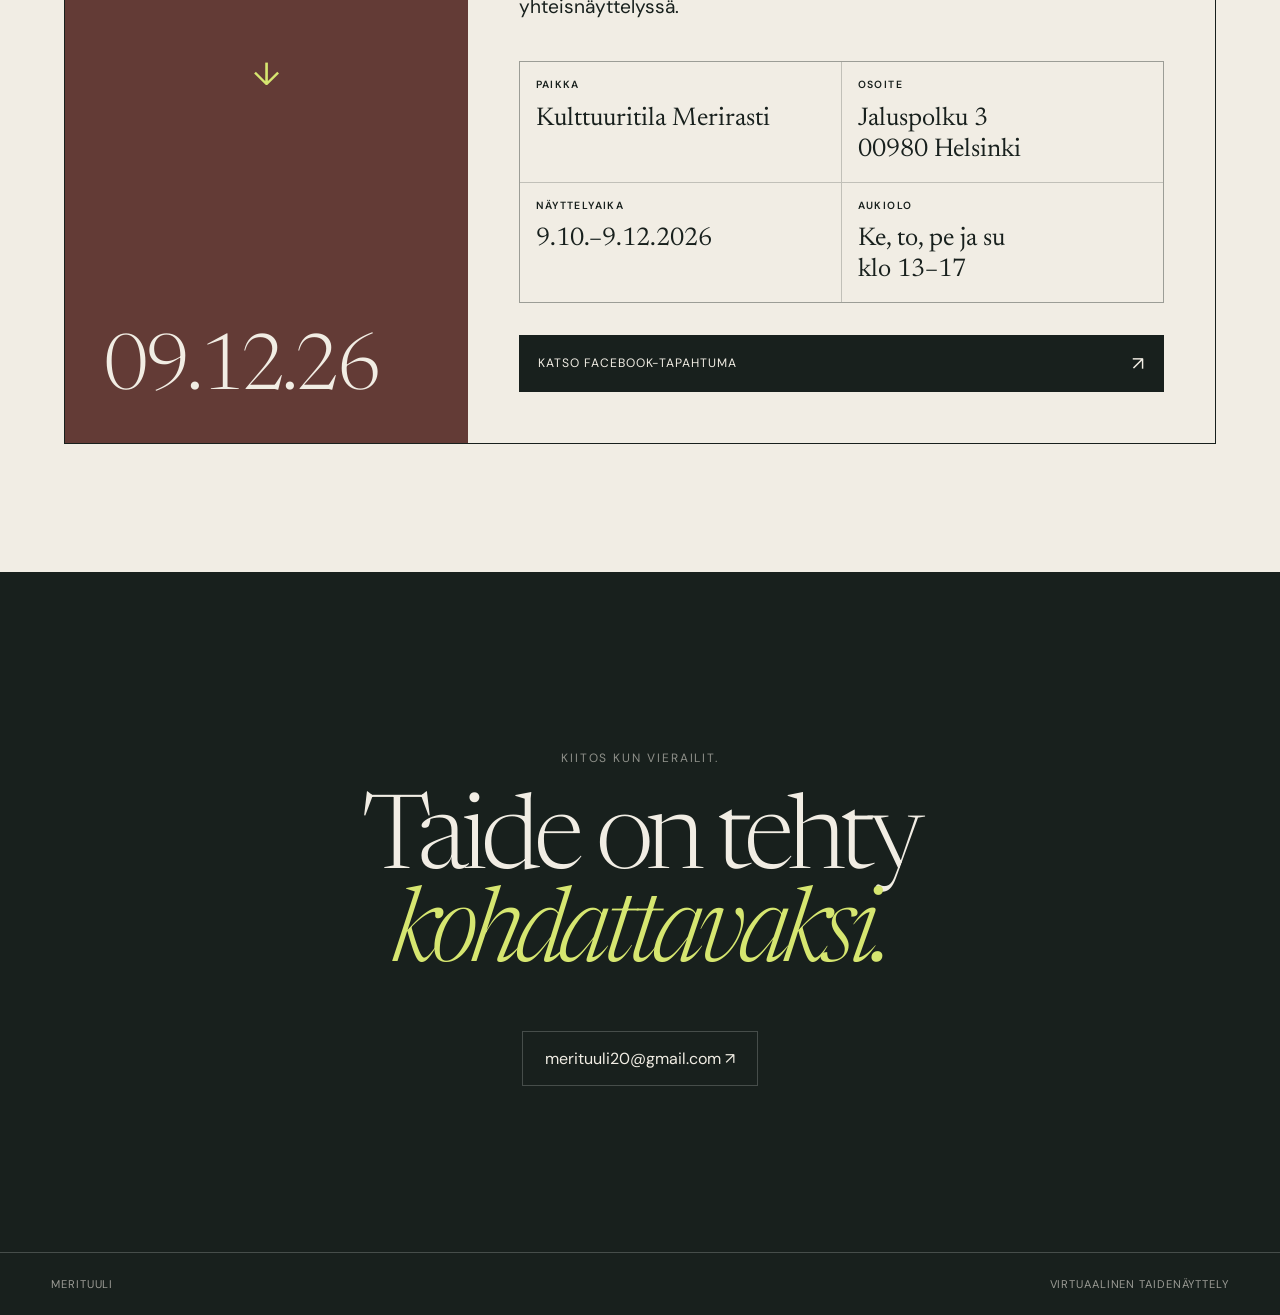
==== commit a14c02e1: "Simplify landing page welcome heading" ====
--- a/index.html
+++ b/index.html
@@ -9,6 +9,15 @@
   <link rel="icon" href="assets/favicon.svg" type="image/svg+xml">
   <link rel="stylesheet" href="styles.css?v=9">
   <script src="home.js?v=1" defer></script>
+  <!-- Google tag (gtag.js) -->
+  <script async src="https://www.googletagmanager.com/gtag/js?id=G-77CW31H95Y"></script>
+  <script>
+    window.dataLayer = window.dataLayer || [];
+    function gtag(){dataLayer.push(arguments);}
+    gtag('js', new Date());
+
+    gtag('config', 'G-77CW31H95Y');
+  </script>
 </head>
 <body class="home">
   <a class="skip-link" href="#sisalto">Siirry sisältöön</a>
@@ -25,7 +34,7 @@
     <section class="hero" aria-labelledby="hero-title">
       <div class="hero-copy">
         <p class="eyebrow">Virtuaalinen taidenäyttely</p>
-        <h1 id="hero-title">Tervetuloa<br>taiteilija<br><em>Merituulin</em><br>taidenäyttelyyn.</h1>
+        <h1 id="hero-title">Tervetuloa<br><em>Merituulin</em><br>taidenäyttelyyn.</h1>
         <p class="hero-intro">Kaksi polkua samaan maailmaan: värejä kankaalla ja sanoja, jotka jäävät kaikumaan.</p>
 
         <div class="hero-start" aria-label="Valitse näyttelypolku">
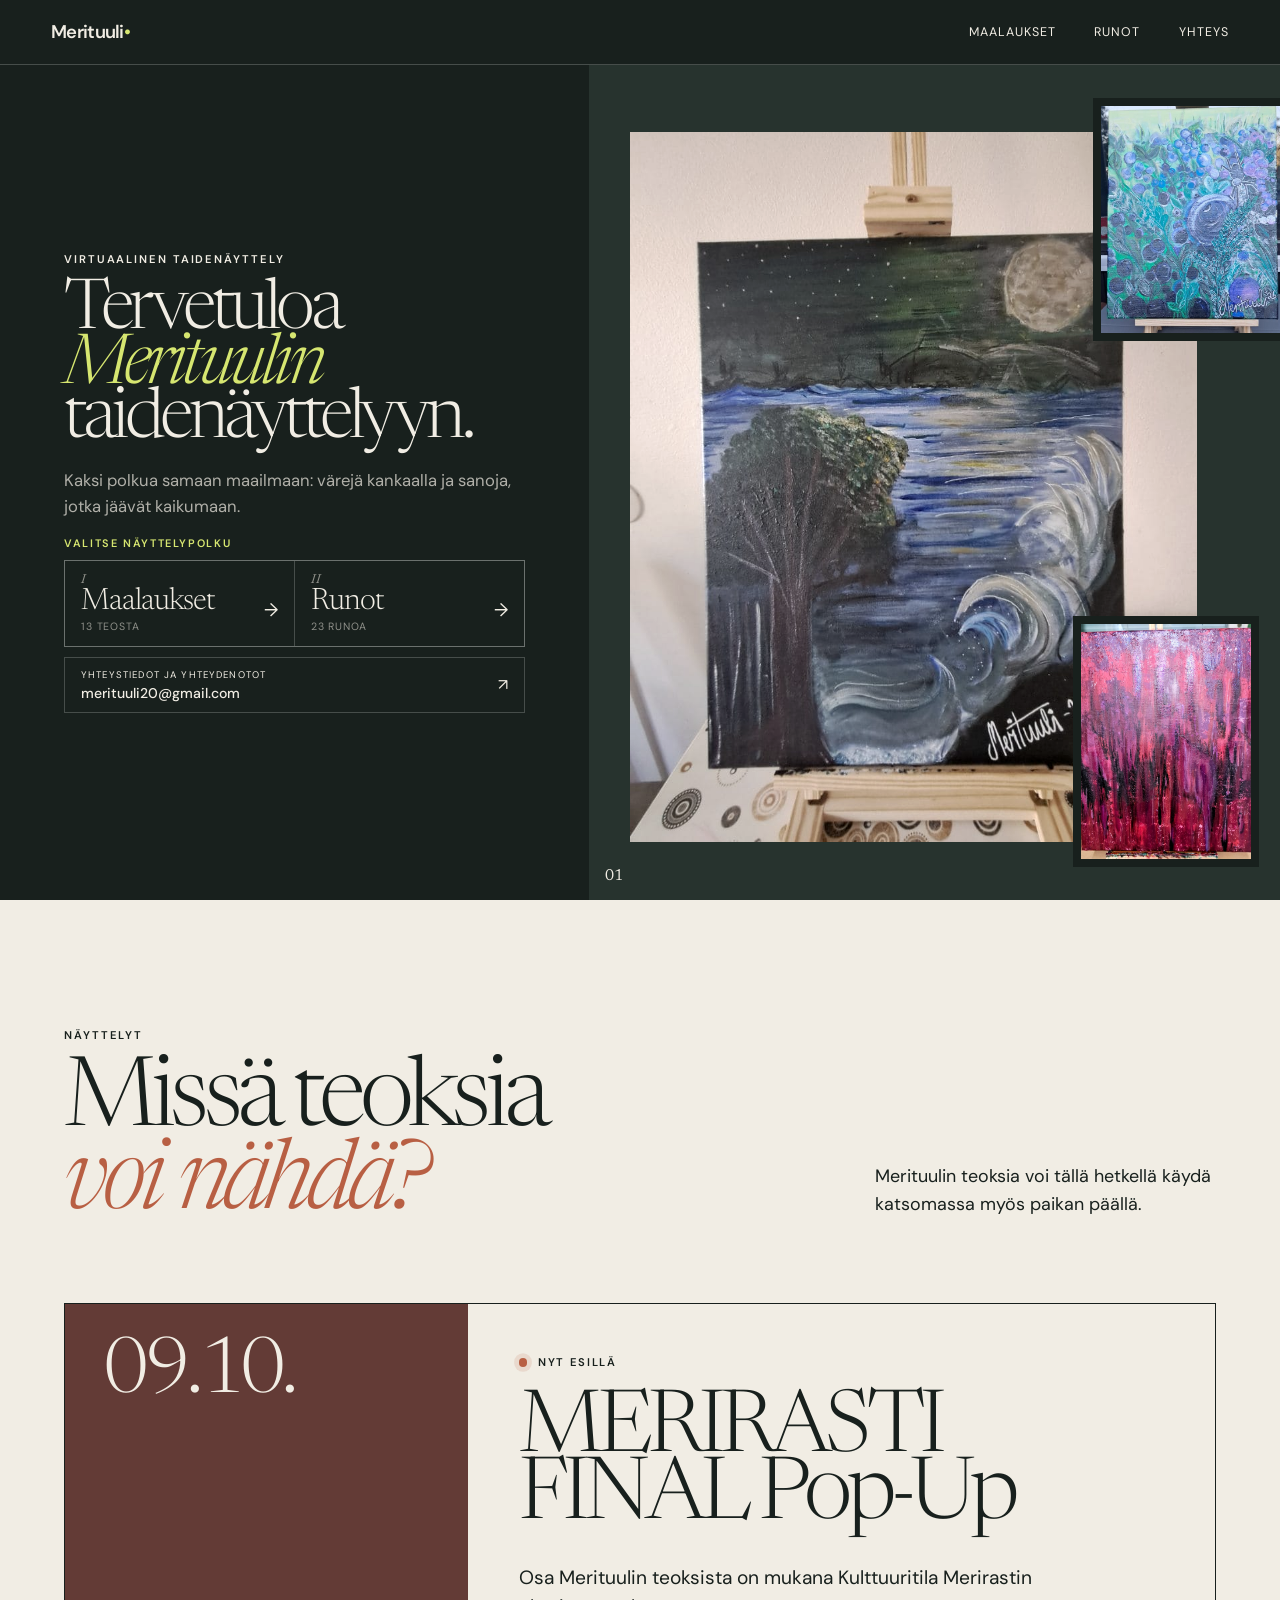
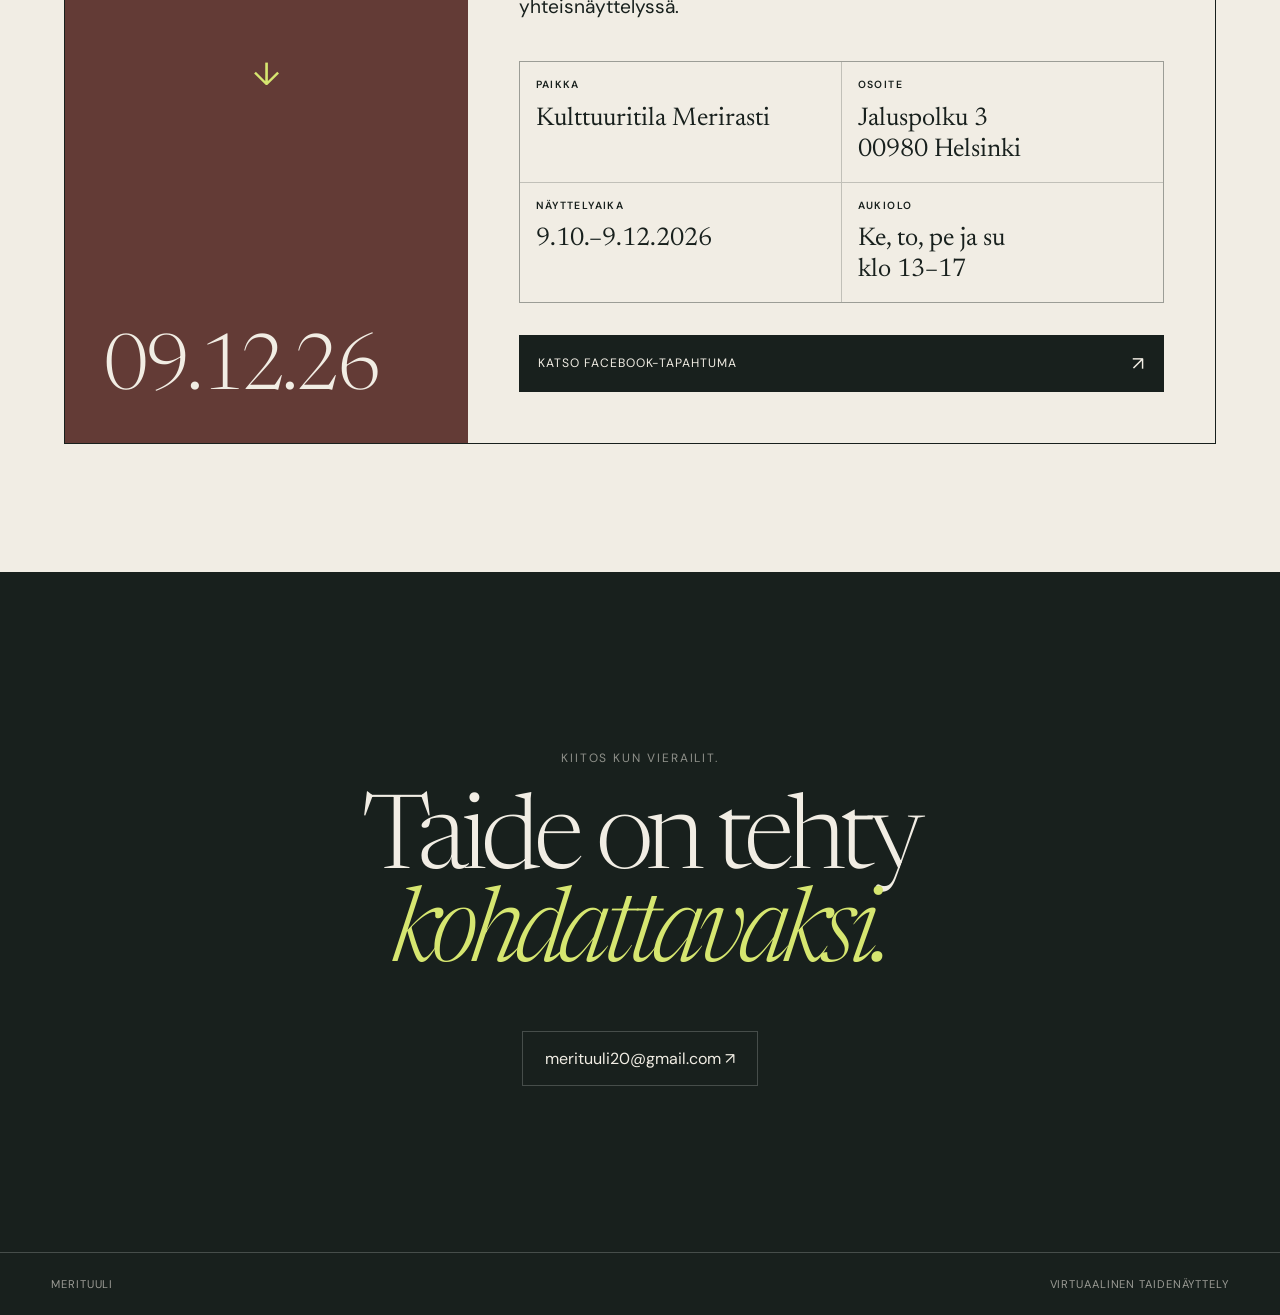
==== commit 1883485b: "Add Sad and Bad Bunnies to painting gallery" ====
--- a/index.html
+++ b/index.html
@@ -43,7 +43,7 @@
             <a class="hero-choice hero-choice--paintings" href="maalaukset.html">
               <span>I</span>
               <strong>Maalaukset</strong>
-              <small>12 teosta</small>
+              <small>13 teosta</small>
               <b aria-hidden="true">→</b>
             </a>
             <a class="hero-choice hero-choice--poems" href="runot.html">
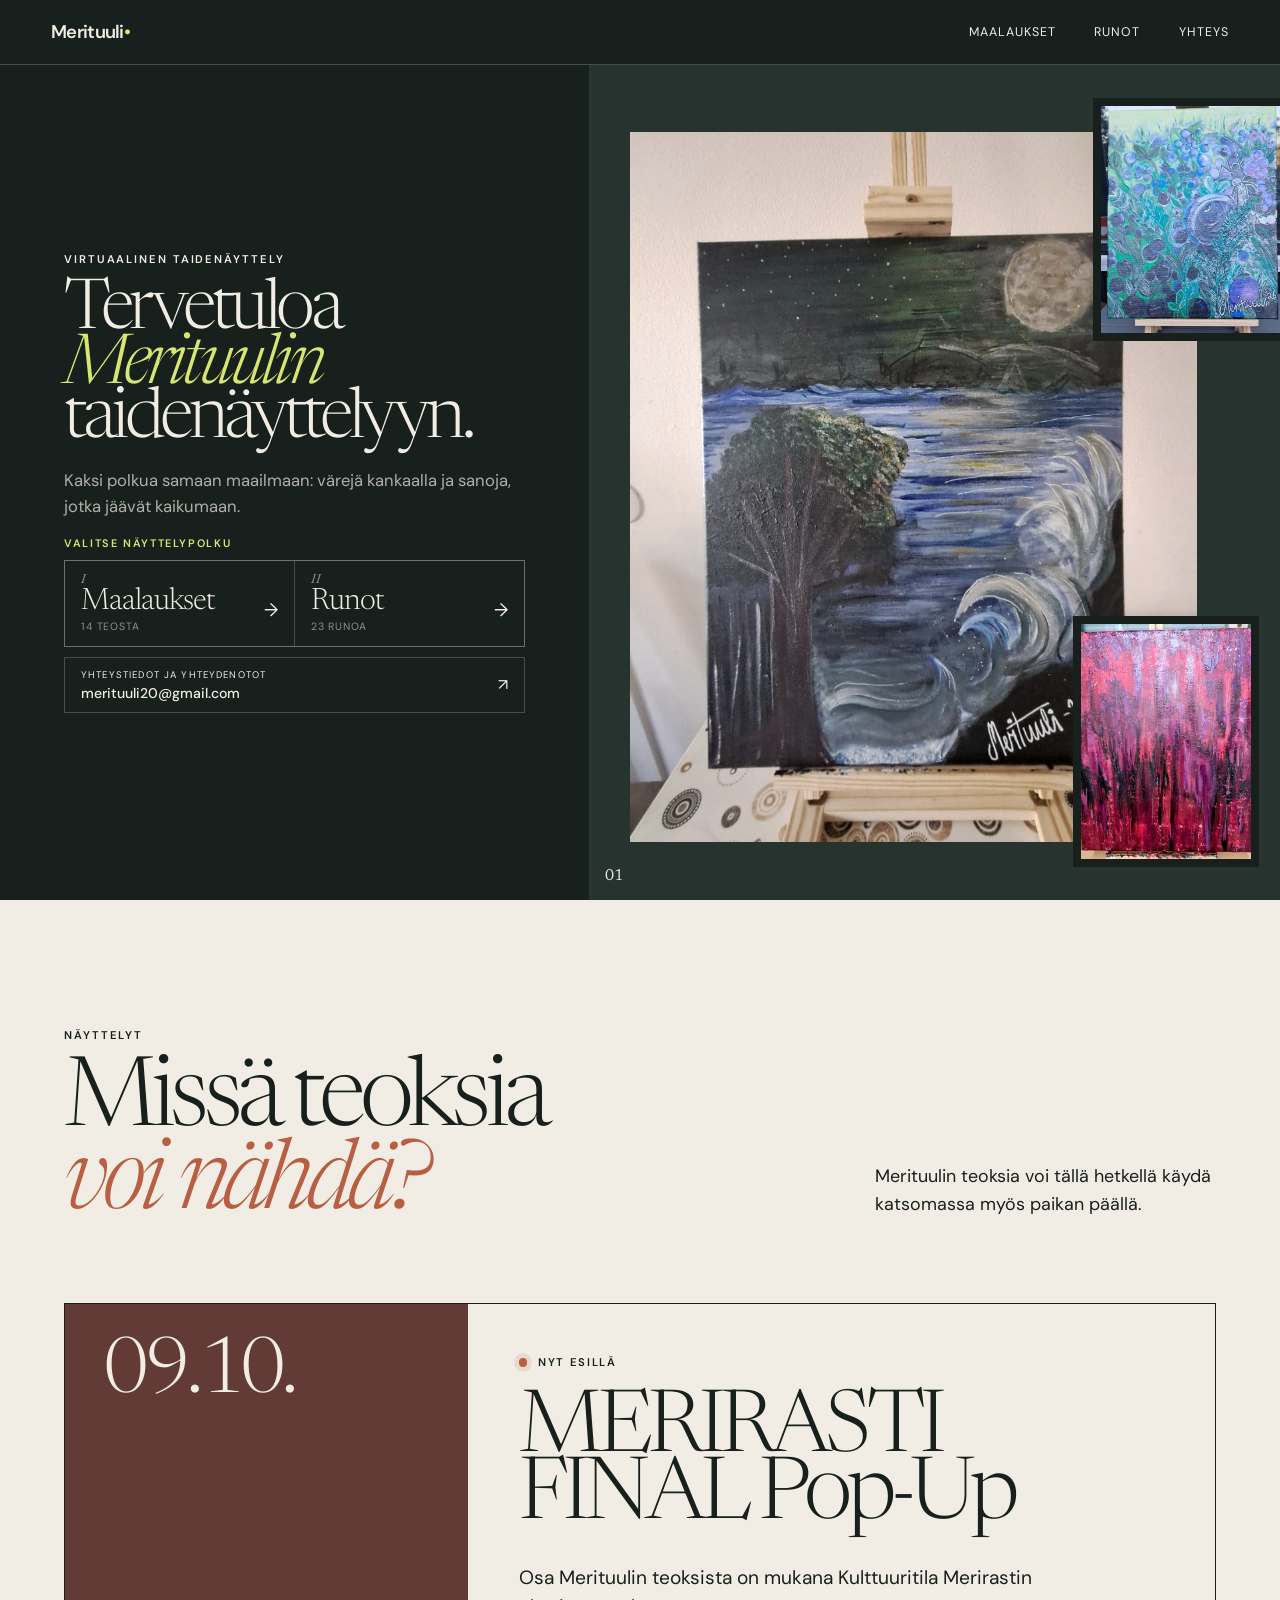
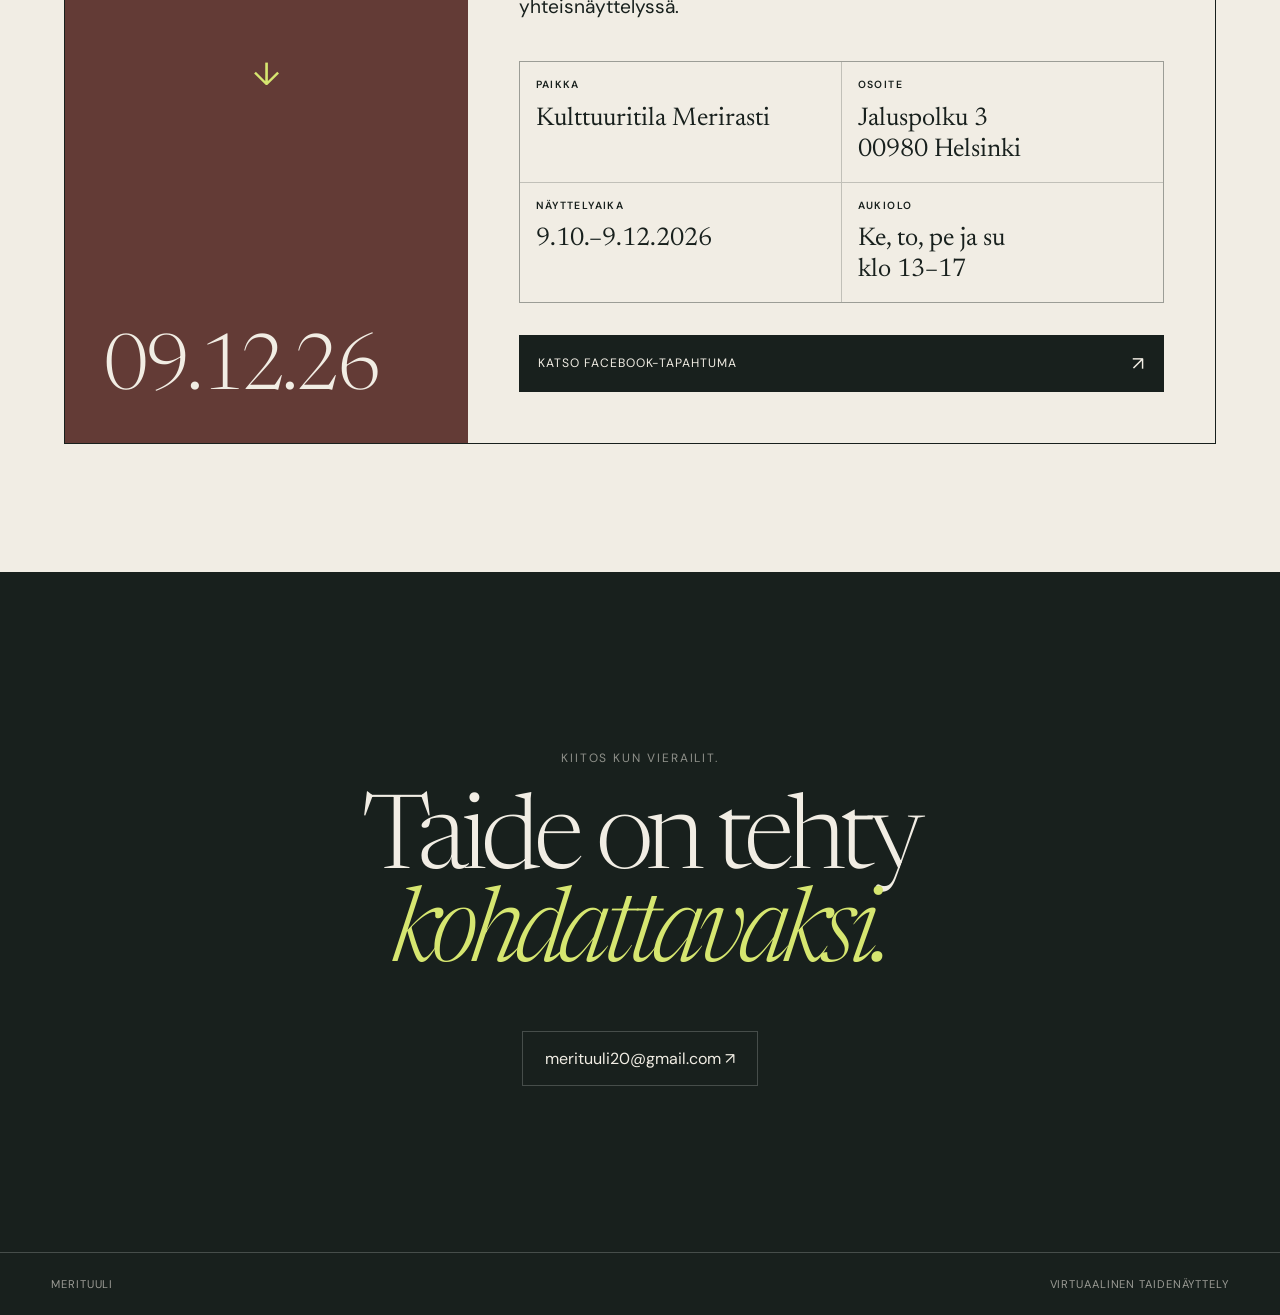
==== commit 0d5c7e11: "Add Osman Hasib to painting gallery" ====
--- a/index.html
+++ b/index.html
@@ -43,7 +43,7 @@
             <a class="hero-choice hero-choice--paintings" href="maalaukset.html">
               <span>I</span>
               <strong>Maalaukset</strong>
-              <small>13 teosta</small>
+              <small>14 teosta</small>
               <b aria-hidden="true">→</b>
             </a>
             <a class="hero-choice hero-choice--poems" href="runot.html">
